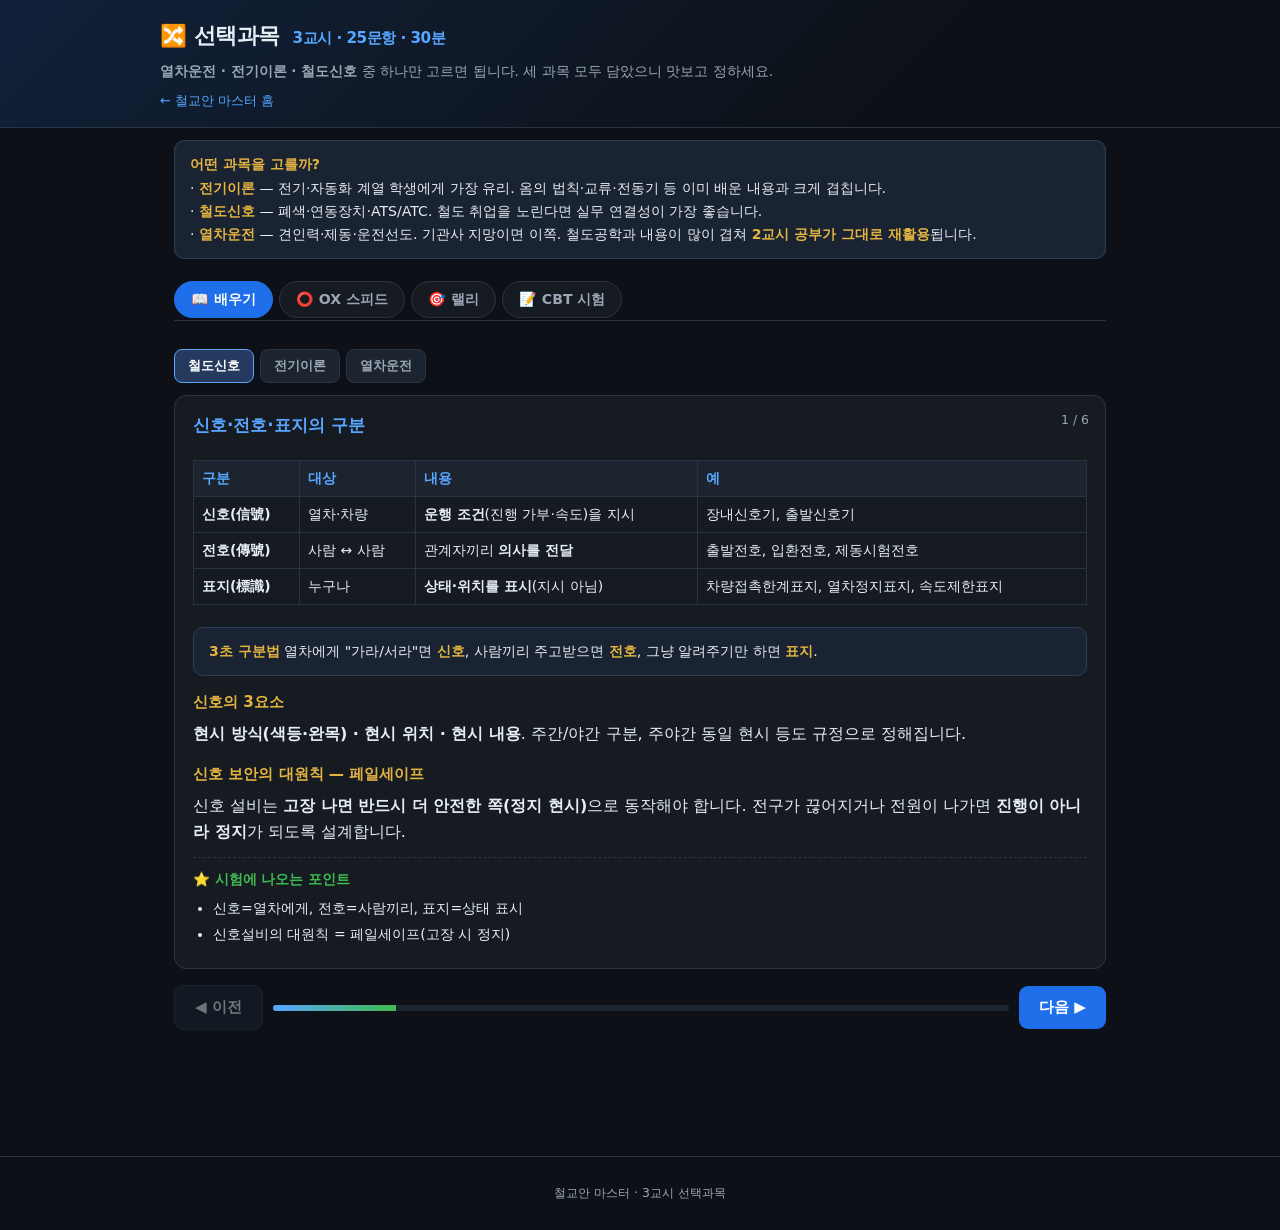
==== elective.html @ 6b665d36 "랭킹전(공용 계급) + 생기부 키워드 자동 생성 추가 (전 과목 공용) Co-Authored-By: Claude Opus 5 <noreply@anthropic.com> Claude" ====
<!DOCTYPE html>
<html lang="ko">
<head>
<meta charset="utf-8">
<meta name="viewport" content="width=device-width,initial-scale=1">
<title>선택과목 (열차운전·전기이론·철도신호) — 철교안 마스터</title>
<link rel="stylesheet" href="core.css">
<script src="https://hongyul67-cpu.github.io/links/collector.js" data-tool="철교안 - 선택과목"></script>
<script src="https://hongyul67-cpu.github.io/links/rank.js" data-tool="철도교통안전관리자"></script>
<script>
/* ── 철교안 마스터 — 랭킹전 + 생기부 키워드 ──
   · 랭킹: 같은 data-tool 을 쓰는 도구끼리 RP(랭크 포인트)가 하나로 쌓인다.
   · 생기부: 제출할 때 활동명·도전횟수·계급이 자동으로 얹혀 키워드·문장 초안이 만들어진다. */
(function(){
  var MODE_NAME = '철도교통안전관리자 — 선택과목';
  var TRY_KEY   = 'try_cgm';

  function bumpTry(m){
    var d={}; try{ d=JSON.parse(localStorage.getItem(TRY_KEY))||{}; }catch(e){}
    d[m]=(d[m]||0)+1;
    try{ localStorage.setItem(TRY_KEY, JSON.stringify(d)); }catch(e){}
    return d[m];
  }
  /* 도구마다 화면 구조가 달라, 계급은 화면 구석 배지로 공통 표시한다 */
  function paintBadge(){
    if(!window.Rank || !document.body) return;
    var el=document.getElementById('rk-badge');
    if(!el){
      el=document.createElement('div'); el.id='rk-badge';
      el.style.cssText='position:fixed;right:10px;bottom:10px;z-index:9998;'
        +'font-size:11.5px;opacity:.9;pointer-events:none';
      document.body.appendChild(el);
    }
    try{ el.innerHTML=Rank.badge(); }catch(e){}
  }

  window.RankKit = {
    mode: MODE_NAME,
    /* 채점이 끝난 지점에서 호출 — RP 정산 + 승급 연출 */
    award: function(pct, mode){
      if(mode) window.RankKit.lastMode = mode;
      if(!window.Rank) return null;
      var rk=null;
      try{ rk=Rank.award(pct, {mode: mode||MODE_NAME}); }catch(e){}
      paintBadge();
      if(rk && rk.tierUp && window.FX){
        try{ FX.banner({icon:rk.tierAfter.icon, title:rk.tierAfter.name+' 승급!',
                        sub:rk.after+' RP · '+rk.tierAfter.full, stars:3}); }catch(e){}
      }
      return rk;
    }
  };
  if(document.readyState==='loading') document.addEventListener('DOMContentLoaded', paintBadge);
  else paintBadge();


  /* 생기부 — 제출 payload 에 활동명·도전횟수·계급을 자동으로 붙인다 */
  var t=setInterval(function(){
    if(!window.ResultCollector) return;
    clearInterval(t);
    if(ResultCollector.__kit) return;
    ResultCollector.__kit=1;
    var orig=ResultCollector.open;
    ResultCollector.open=function(p){
      p=p||{};
      var m=p.mode||window.RankKit.lastMode||MODE_NAME;
      p.mode=m;
      if(p.retry===undefined) p.retry=bumpTry(m);
      if(p.tier===undefined && window.Rank){ try{ p.tier=Rank.get().tier.full; }catch(e){} }
      return orig.call(this,p);
    };
  }, 60);
})();
</script>
<script src="https://hongyul67-cpu.github.io/links/fx.js"></script>
<script>window.CLASSMODE={root:'.wrap',tabs:'nav.tabs button',options:'.opt, .oxbtns button',explain:'.why',correct:'.ok',wrong:'.ng',hide:'header.top p, .homelink, footer.ft'};</script>
<script src="https://hongyul67-cpu.github.io/links/class-mode.js"></script>
</head>
<body>

<header class="top"><div class="inner">
  <h1>🔀 선택과목 <span class="sub">3교시 · 25문항 · 30분</span></h1>
  <p><b>열차운전 · 전기이론 · 철도신호</b> 중 하나만 고르면 됩니다. 세 과목 모두 담았으니 맛보고 정하세요.</p>
  <a class="homelink" href="index.html">← 철교안 마스터 홈</a>
</div></header>

<div class="wrap">

<div class="notice">
  <b>어떤 과목을 고를까?</b><br>
  · <b>전기이론</b> — 전기·자동화 계열 학생에게 가장 유리. 옴의 법칙·교류·전동기 등 이미 배운 내용과 크게 겹칩니다.<br>
  · <b>철도신호</b> — 폐색·연동장치·ATS/ATC. 철도 취업을 노린다면 실무 연결성이 가장 좋습니다.<br>
  · <b>열차운전</b> — 견인력·제동·운전선도. 기관사 지망이면 이쪽. 철도공학과 내용이 많이 겹쳐 <b>2교시 공부가 그대로 재활용</b>됩니다.
</div>

<nav class="tabs">
  <button class="on" data-tab="p-learn">📖 배우기</button>
  <button data-tab="p-ox">⭕ OX 스피드</button>
  <button data-tab="p-rally">🎯 랠리</button>
  <button data-tab="p-exam">📝 CBT 시험</button>
</nav>

<section class="page on" id="p-learn">
  <div class="secpick" id="learnPick"></div>
  <div id="learnHost"></div>
</section>

<section class="page" id="p-ox">
  <div id="oxStart">
    <div class="card"><h3>⭕ OX 스피드</h3>
      <p>세 과목 문장이 섞여 나옵니다. 자기 선택과목만 보고 싶다면 랠리 탭을 쓰세요.</p>
      <div class="btnrow"><button class="btn go" id="oxGo">시작하기</button></div></div>
  </div>
  <div id="oxPlay" style="display:none">
    <div class="card oxwrap">
      <div class="stat"><span>진행 <b id="oxProg">0/0</b></span><span>정답 <b id="oxScore">0</b></span></div>
      <div class="oxq" id="oxQ"></div>
      <div class="oxbtns"><button class="o">O</button><button class="x">X</button></div>
      <div class="why" id="oxWhy" style="display:none"></div>
    </div>
  </div>
</section>

<section class="page" id="p-rally">
  <div id="rlSetup"><div class="card"><h3>🎯 과목별 랠리</h3>
    <p>본인이 고른 과목만 집중해서 푸세요.</p>
    <div class="secpick" id="rlPick"></div></div></div>
  <div id="rlPlay" style="display:none"></div>
</section>

<section class="page" id="p-exam">
  <div id="exSetup"><div class="card">
    <h3>📝 선택과목 모의 CBT</h3>
    <p>실제 3교시와 같이 <b>한 과목 25문항 / 30분</b>입니다. 응시할 과목을 고르세요.</p>
    <p class="muted">내 최고점: <b id="bestScore">-</b></p>
    <div class="btnrow">
      <button class="btn go" data-sub="철도신호">철도신호 25문항</button>
      <button class="btn go" data-sub="전기이론">전기이론 25문항</button>
      <button class="btn go" data-sub="열차운전">열차운전 25문항</button>
    </div>
    <div class="btnrow"><button class="btn ghost" id="exMix">세 과목 섞어서 25문항 (맛보기)</button></div>
  </div></div>
  <div id="exPlay" style="display:none"></div>
  <div id="exResult" style="display:none"></div>
</section>
</div>

<footer class="ft">철교안 마스터 · 3교시 선택과목</footer>

<script src="core.js"></script>
<script>
window.DATA = {
tool:'철교안 - 선택과목', key:'elective', title:'선택과목',

learn:[
/* ═══════ 철도신호 ═══════ */
{sec:'철도신호', title:'신호·전호·표지의 구분', body:`
<div class="scrollx"><table class="t">
<tr><th>구분</th><th>대상</th><th>내용</th><th>예</th></tr>
<tr><td><b>신호(信號)</b></td><td>열차·차량</td><td><b>운행 조건</b>(진행 가부·속도)을 지시</td><td>장내신호기, 출발신호기</td></tr>
<tr><td><b>전호(傳號)</b></td><td>사람 ↔ 사람</td><td>관계자끼리 <b>의사를 전달</b></td><td>출발전호, 입환전호, 제동시험전호</td></tr>
<tr><td><b>표지(標識)</b></td><td>누구나</td><td><b>상태·위치를 표시</b>(지시 아님)</td><td>차량접촉한계표지, 열차정지표지, 속도제한표지</td></tr>
</table></div>
<div class="notice"><b>3초 구분법</b> 열차에게 "가라/서라"면 <b>신호</b>, 사람끼리 주고받으면 <b>전호</b>, 그냥 알려주기만 하면 <b>표지</b>.</div>
<h4>신호의 3요소</h4>
<p><b>현시 방식(색등·완목) · 현시 위치 · 현시 내용</b>. 주간/야간 구분, 주야간 동일 현시 등도 규정으로 정해집니다.</p>
<h4>신호 보안의 대원칙 — 페일세이프</h4>
<p>신호 설비는 <b>고장 나면 반드시 더 안전한 쪽(정지 현시)</b>으로 동작해야 합니다. 전구가 끊어지거나 전원이 나가면 <b>진행이 아니라 정지</b>가 되도록 설계합니다.</p>`,
keys:['신호=열차에게, 전호=사람끼리, 표지=상태 표시','신호설비의 대원칙 = 페일세이프(고장 시 정지)']},

{sec:'철도신호', title:'신호기의 종류', body:`
<h4>상치신호기 — 고정 설치</h4>
<p><b>① 주신호기</b> — 자체 <b>방호구역</b>을 가진 신호기</p>
<ul>
<li><b>장내신호기</b>: 정거장으로 <b>진입</b> 가부 지시</li>
<li><b>출발신호기</b>: 정거장에서 <b>진출</b> 가부 지시</li>
<li><b>폐색신호기</b>: <b>폐색구간</b> 진입 가부 지시</li>
<li><b>엄호신호기</b>: 특히 방호가 필요한 지점(건널목·교차 등) 통과 가부 지시</li>
<li><b>유도신호기</b>: 장내신호기가 <b>정지</b>여도 유도할 필요가 있을 때 진입을 허용</li>
<li><b>입환신호기</b>: <b>입환</b> 차량에 대한 신호</li>
</ul>
<p><b>② 종속신호기</b> — 주신호기에 <b>딸려</b> 그 현시를 미리 알림</p>
<ul>
<li><b>원방신호기</b>: <b>장내신호기</b>에 종속. 앞의 장내가 정지인지 미리 알림</li>
<li><b>통과신호기</b>: <b>출발신호기</b>에 종속. 통과 가능 여부 표시</li>
<li><b>중계신호기</b>: 주신호기가 <b>잘 안 보일 때</b> 그 현시를 중계</li>
</ul>
<p><b>③ 신호부속기</b></p>
<ul>
<li><b>진로표시기</b>: 분기가 있을 때 <b>어느 방향으로 개통</b>됐는지 표시</li>
<li><b>진로개통표시기</b>: 차내신호폐색식 구간에서 진로 표시</li>
</ul>
<h4>임시신호기</h4>
<p>선로 보수 등으로 <b>일시적</b>으로 속도를 제한할 때: <b>서행예고신호기 → 서행신호기 → 서행해제신호기</b> 순서로 설치.</p>
<h4>절대신호기 vs 허용신호기</h4>
<ul>
<li><b>절대신호기</b>: 정지 현시면 <b>반드시 정차</b>한 뒤 관계자 승인을 받아야 진입 (장내·출발·입환신호기)</li>
<li><b>허용신호기</b>: 정지 현시라도 정차 후 <b>승인 없이</b> 제한속도 이하로 진입 가능 (자동폐색신호기)</li>
</ul>`,
keys:['주신호기 6종: 장내·출발·폐색·엄호·유도·입환','종속 3종: 원방(장내)·통과(출발)·중계','임시신호기 3종: 서행예고·서행·서행해제','절대신호기 vs 허용신호기']},

{sec:'철도신호', title:'신호 현시와 다현시', body:`
<h4>기본 5현시</h4>
<div class="scrollx"><table class="t">
<tr><th>현시</th><th>색</th><th>뜻</th></tr>
<tr><td><b>정지</b> (R)</td><td>적색</td><td>그 지점을 넘어 진행 금지</td></tr>
<tr><td><b>경계</b> (YY)</td><td>등황 2등</td><td>다음 신호가 정지일 수 있음 — <b>25km/h 이하</b></td></tr>
<tr><td><b>주의</b> (Y)</td><td>등황</td><td>다음 신호가 정지 — <b>45km/h 이하</b></td></tr>
<tr><td><b>감속</b> (YG)</td><td>등황+녹색</td><td>다음이 주의 — <b>65~105km/h 이하</b></td></tr>
<tr><td><b>진행</b> (G)</td><td>녹색</td><td>제한 없이 진행</td></tr>
</table></div>
<p class="muted">속도값은 선구·차종별로 다르게 정해지므로 "정지<경계<주의<감속<진행" <b>순서</b>를 기억하는 것이 중요합니다.</p>
<h4>현시 방식</h4>
<ul>
<li><b>2현시</b>: 정지-진행 (단순한 측선 등)</li>
<li><b>3현시</b>: 정지-주의-진행</li>
<li><b>4현시</b>: 정지-주의-감속-진행 (또는 정지-경계-주의-진행)</li>
<li><b>5현시</b>: 정지-경계-주의-감속-진행</li>
</ul>
<div class="notice"><b>왜 다현시로 가나?</b> 현시 단계가 많아질수록 <b>폐색구간을 짧게</b> 나눌 수 있어 <b>열차 간격이 좁아지고 선로용량이 늘어납니다</b>. 우리나라는 주로 4·5현시를 씁니다.</div>
<h4>완목식과 색등식</h4>
<p>과거에는 팔(완목)의 각도로 표시하는 <b>완목식</b>을 썼고, 지금은 <b>색등식</b>이 표준입니다. 색등식은 주야간 동일 현시가 가능합니다.</p>`,
keys:['현시 5단계 순서 정지<경계<주의<감속<진행','경계 25, 주의 45km/h 이하(대표값)','현시 수↑ → 폐색 짧게 → 선로용량↑']},

{sec:'철도신호', title:'폐색 — 열차 간격을 지키는 원리', body:`
<div class="quote"><b>폐색(閉塞)</b>: 선로를 여러 구간으로 나누어 <b>한 구간에 반드시 하나의 열차만</b> 있도록 하는 것. 철도 안전의 근본 원리입니다.</div>
<h4>간격 확보 방식</h4>
<ul>
<li><b>시간간격법</b>: 일정 시간 간격을 두고 출발 — 보안도 <b>매우 낮음</b>(비상시에만)</li>
<li><b>공간간격법</b>: 항상 일정한 <b>공간</b>을 확보 — 일반적인 폐색</li>
<li><b>고정폐색</b>: 지상에 폐색구간이 고정 / <b>이동폐색</b>: 열차 위치를 실시간 파악해 간격을 <b>가변</b>(무선 기반, 용량 최대)</li>
</ul>
<h4>상용폐색방식 (평상시)</h4>
<div class="scrollx"><table class="t">
<tr><th>방식</th><th>구분</th><th>원리</th></tr>
<tr><td><b>자동폐색식</b> (ABS)</td><td>자동</td><td><b>궤도회로</b>로 열차 유무를 감지해 신호기가 자동 현시. 가장 널리 쓰임</td></tr>
<tr><td><b>차내신호폐색식</b></td><td>자동</td><td>지상신호기 없이 <b>운전실에 지시속도</b>를 현시 (ATC/ATP 구간)</td></tr>
<tr><td><b>연동폐색식</b></td><td>수동</td><td>양 역의 <b>연동폐색장치</b>와 신호기를 연동시켜 취급. 통표 없음</td></tr>
<tr><td><b>통표폐색식</b></td><td>수동</td><td><b>단선</b>구간. 한 구간에 <b>통표(태블릿) 하나</b>만 꺼낼 수 있게 하여 1열차만 보장</td></tr>
</table></div>
<h4>대용폐색방식 (장치 고장·응급 시)</h4>
<ul>
<li><b>지령식</b>: CTC 구간에서 <b>관제사</b>가 열차 위치를 확인하고 직접 지시</li>
<li><b>통신식</b>: <b>복선</b> 운전 시 폐색 전용 전화로 상대 역과 확인</li>
<li><b>지도통신식</b>: <b>단선</b> 운전 시 통화 후 <b>지도표·지도권</b> 교부</li>
<li><b>지도식</b>: 지도표만으로 운전(극히 제한적)</li>
</ul>
<h4>폐색준용법 (최후 수단)</h4>
<ul>
<li><b>전령법</b>: 이미 열차가 있는 폐색구간에 <b>구원열차</b> 등이 들어가야 할 때, <b>전령자</b>를 태워 운전</li>
<li><b>격시법·시간법</b>: 통신이 모두 끊겼을 때 <b>시간 간격</b>만으로 운전 — 보안도 최저, 극저속</li>
</ul>
<div class="notice"><b>암기 뼈대</b> 상용(자동·차내·연동·통표) → 대용(지령·통신·지도통신·지도) → 준용(전령법·격시법). 단선 전용은 <b>통표폐색식·지도통신식·지도식</b>입니다.</div>`,
keys:['상용 4종 / 대용 4종 / 준용 2종','단선용: 통표폐색식·지도통신식·지도식','자동폐색식의 기반 = 궤도회로','이동폐색이 용량 최대']},

{sec:'철도신호', title:'궤도회로·연동장치·선로전환기', body:`
<h4>궤도회로 (Track Circuit)</h4>
<div class="quote"><b>정의</b>: 열차 등의 <b>궤도 점유 유무를 감지</b>하기 위해 전기적으로 구성한 회로</div>
<ul>
<li><b>원리</b>: 두 레일에 전원과 계전기를 연결해 놓고, 열차 차축이 두 레일을 <b>단락(短絡)</b>시키면 계전기가 <b>낙하</b> → "열차 있음"으로 판단</li>
<li><b>페일세이프</b>: 레일이 부러지거나 전원이 끊겨도 계전기가 낙하해 <b>점유(정지)</b>로 판단 → 안전측 동작</li>
<li>절연 구분을 위해 <b>절연이음매</b>를 두고, 전기철도 구간에서는 귀선전류가 흐르므로 <b>임피던스본드</b>로 신호전류와 귀선전류를 분리</li>
<li>종류: 직류궤도회로, <b>AF(가청주파수) 궤도회로</b>, 무절연 궤도회로 등</li>
</ul>
<h4>연동장치 (Interlocking)</h4>
<div class="quote"><b>정의</b>: 신호기·선로전환기·궤도회로 등의 제어·조작이 <b>일정한 순서에 따라 연쇄적으로 동작</b>하도록 하는 장치</div>
<p>서로 <b>양립할 수 없는 진로</b>가 동시에 열리지 않게 막습니다. 대표적인 <b>풀프루프</b> 설계.</p>
<ul>
<li><b>쇄정(鎖錠, Locking)</b>의 종류
  <ul>
  <li><b>철사쇄정</b>: 열차가 진입 중이면 진로를 바꾸지 못하게 잠금</li>
  <li><b>접근쇄정</b>: 열차가 신호기에 <b>접근</b>하면 진로 변경 금지</li>
  <li><b>보류쇄정</b>: 신호를 정지로 바꾼 뒤에도 일정 시간 잠금 유지</li>
  <li><b>진로쇄정 / 폐로쇄정 / 표시쇄정</b> 등</li>
  </ul></li>
<li>세대별: <b>기계연동장치 → 계전연동장치 → 전자연동장치</b>(현재 주류, 컴퓨터 기반)</li>
</ul>
<h4>선로전환기 (Point machine)</h4>
<ul>
<li>텅레일을 움직여 진로를 바꾸는 기기. <b>전기(전동) 전환기</b>가 표준</li>
<li><b>밀착검지</b>: 텅레일이 기본레일에 완전히 밀착됐는지 확인해야 신호를 현시(불완전하면 <b>할출·탈선</b>)</li>
<li><b>전기쇄정기</b>·<b>표시회로</b>로 상태를 연동장치에 보고</li>
</ul>
<h4>CTC (열차집중제어장치)</h4>
<p>여러 역의 신호·선로전환기를 <b>하나의 관제실에서 집중 제어</b>. 표시반으로 열차 위치를 감시하고, <b>ATC/ATO/TWC</b>와 결합해 자동화합니다. 철도안전법상 <b>철도교통관제</b>가 바로 이 업무입니다.</p>`,
keys:['궤도회로 = 차축 단락으로 점유 검지, 페일세이프','임피던스본드 = 신호전류/귀선전류 분리','연동장치 = 양립 불가 진로 동시 개통 방지','밀착검지 실패 시 신호 현시 불가']},

{sec:'철도신호', title:'ATS · ATC · ATO · ATP · CBTC', body:`
<div class="scrollx"><table class="t">
<tr><th>약어</th><th>이름</th><th>핵심 동작</th></tr>
<tr><td><b>ATS</b></td><td>열차자동정지장치</td><td><b>지상자</b>를 통과할 때 제한속도 초과면 <b>경보(약 5초)</b> → 확인 취급이 없으면 <b>비상제동</b>. 운전은 기관사가 <b>지상신호</b>를 보고 함</td></tr>
<tr><td><b>ATC</b></td><td>열차자동제어장치</td><td>선행열차 위치에 따른 <b>속도코드</b>를 궤도회로로 전송 → 차상에서 <b>자동 감속·정지</b>. <b>차내신호</b> 방식</td></tr>
<tr><td><b>ATP</b></td><td>열차자동방호장치</td><td>유럽식(ERTMS/ETCS L1). <b>발리스</b>로 신호·선로정보(구배·곡선)를 받아 <b>속도프로파일을 차상에서 연산</b>해 방호</td></tr>
<tr><td><b>ATO</b></td><td>열차자동운전장치</td><td>ATC/ATP가 준 허용속도 이하에서 <b>가속·타행·감속과 정위치 정차</b>를 자동 수행. 승무원은 출입문·감시 위주</td></tr>
<tr><td><b>ATS-P / CBTC</b></td><td>패턴형·무선기반</td><td>CBTC는 <b>무선통신</b>으로 열차 위치를 주고받아 <b>이동폐색</b> 실현 → 운전시격 최소화</td></tr>
</table></div>
<h4>계층으로 이해하기</h4>
<div class="quote"><b>ATP(방호) ⊃ ATO(운전) ⊃ ATS(감시)</b> 로 외우지 말고, <b>"막는 장치(ATS·ATC·ATP)"</b>와 <b>"대신 운전해 주는 장치(ATO)"</b>로 나눠 보세요. ATO는 반드시 ATC/ATP 같은 방호장치 위에서만 동작합니다.</div>
<h4>GoA (자동화 등급)</h4>
<p>GoA1(수동+ATP) → GoA2(반자동, ATO+기관사) → GoA3(무인운전+승무원) → <b>GoA4(완전 무인, UTO)</b>. 신분당선·우이신설선 등이 GoA4입니다.</p>
<h4>건널목 보안장치</h4>
<p>열차가 접근하면 <b>경보기·차단기</b>가 동작하고, 지장물이 있으면 <b>지장물 검지장치</b>가 특수신호발광기로 열차에 알립니다. 「건널목 개량촉진법」의 관리 대상이며, 철도안전법상 <b>영상기록장치 설치 대상</b>이기도 합니다.</p>`,
keys:['ATS=경보 후 비상제동(지상신호), ATC=속도코드 차내신호','ATP=발리스로 속도프로파일 연산','ATO는 방호장치 위에서만 동작','CBTC=무선 기반 이동폐색']},

/* ═══════ 전기이론 ═══════ */
{sec:'전기이론', title:'직류 회로의 기본', body:`
<h4>전기의 3요소</h4>
<ul>
<li><b>전압 V</b> [V] — 전기를 밀어내는 압력</li>
<li><b>전류 I</b> [A] — 1초 동안 흐른 전하량 <b>I = Q / t</b></li>
<li><b>저항 R</b> [Ω] — 흐름을 방해하는 정도</li>
</ul>
<div class="quote" style="text-align:center;font-size:1.05rem"><b>옴의 법칙 &nbsp; V = I R &nbsp;/&nbsp; I = V/R &nbsp;/&nbsp; R = V/I</b></div>
<h4>도체의 저항</h4>
<div class="quote" style="text-align:center"><b>R = ρ · L / A</b> &nbsp; (ρ: 고유저항, L: 길이, A: 단면적)</div>
<p>→ <b>길이에 비례, 단면적에 반비례</b>. 온도가 오르면 금속 도체의 저항은 <b>증가</b>합니다.</p>
<h4>직렬과 병렬</h4>
<div class="scrollx"><table class="t">
<tr><th></th><th>직렬</th><th>병렬</th></tr>
<tr><td>합성저항</td><td>R = R₁+R₂+…</td><td>1/R = 1/R₁+1/R₂+… <br>(2개면 <b>R₁R₂/(R₁+R₂)</b>)</td></tr>
<tr><td>전류</td><td><b>모두 같다</b></td><td>저항에 <b>반비례</b>해 나뉜다</td></tr>
<tr><td>전압</td><td>저항에 <b>비례</b>해 나뉜다</td><td><b>모두 같다</b></td></tr>
</table></div>
<h4>키르히호프의 법칙</h4>
<ul>
<li><b>제1법칙(전류·KCL)</b>: 한 접속점에 <b>들어온 전류의 합 = 나간 전류의 합</b></li>
<li><b>제2법칙(전압·KVL)</b>: 폐회로에서 <b>기전력의 합 = 전압강하의 합</b></li>
</ul>
<h4>전력과 전력량</h4>
<div class="quote" style="text-align:center"><b>P = VI = I²R = V²/R</b> [W] &nbsp;&nbsp; <b>W = Pt</b> [Wh]</div>
<p><b>줄의 법칙</b>: H = I²Rt [J] — 저항에서 발생하는 열량. 1kWh = 860kcal.</p>
<h4>예제</h4>
<div class="quote">10Ω과 15Ω을 병렬로 연결하고 30V를 걸었다.<br>
합성저항 = (10×15)/(10+15) = <b>6Ω</b> → 전체전류 = 30/6 = <b>5A</b> → 소비전력 = 30×5 = <b>150W</b></div>`,
keys:['R = ρL/A (길이 비례, 단면적 반비례)','병렬 2개: R₁R₂/(R₁+R₂)','P = VI = I²R = V²/R','KCL 전류합, KVL 전압합']},

{sec:'전기이론', title:'교류 회로', body:`
<h4>교류의 기본량</h4>
<ul>
<li><b>주파수 f</b> [Hz] = 1초당 반복 횟수, <b>주기 T = 1/f</b>. 우리나라 상용주파수 <b>60Hz</b></li>
<li><b>각주파수 ω = 2πf</b> [rad/s]</li>
<li><b>실효값</b> = 최댓값 ÷ √2 ≒ <b>최댓값 × 0.707</b> (교류 전압계·전류계가 가리키는 값)</li>
<li><b>평균값</b> = 최댓값 × 2/π ≒ 최댓값 × 0.637</li>
</ul>
<p class="muted">예) 실효값 220V의 최댓값 = 220 × √2 ≒ <b>311V</b></p>
<h4>R·L·C의 성질</h4>
<div class="scrollx"><table class="t">
<tr><th>소자</th><th>리액턴스</th><th>전압·전류 위상</th></tr>
<tr><td><b>저항 R</b></td><td>R</td><td><b>동상</b></td></tr>
<tr><td><b>인덕턴스 L</b></td><td>X<sub>L</sub> = ωL = 2πfL</td><td>전류가 전압보다 <b>90° 뒤짐(지상)</b></td></tr>
<tr><td><b>커패시턴스 C</b></td><td>X<sub>C</sub> = 1/ωC = 1/2πfC</td><td>전류가 전압보다 <b>90° 앞섬(진상)</b></td></tr>
</table></div>
<div class="quote" style="text-align:center"><b>임피던스 Z = √(R² + (X<sub>L</sub> − X<sub>C</sub>)²)</b> &nbsp;[Ω]</div>
<h4>역률과 전력</h4>
<ul>
<li><b>역률 cosθ = R / Z = 유효전력 / 피상전력</b></li>
<li><b>유효전력 P = VI·cosθ</b> [W] · <b>무효전력 Q = VI·sinθ</b> [Var] · <b>피상전력 S = VI</b> [VA]</li>
<li><b>역률 개선</b>: 유도성 부하(전동기)에 <b>진상 콘덴서</b>를 병렬 연결 → 전류 감소 → 전력손실·전압강하 감소</li>
</ul>
<h4>공진</h4>
<p>X<sub>L</sub> = X<sub>C</sub>일 때 <b>직렬공진</b> → 임피던스 <b>최소</b>, 전류 <b>최대</b>, 역률 1. 공진주파수 <b>f = 1 / (2π√(LC))</b></p>
<h4>3상 교류</h4>
<div class="scrollx"><table class="t">
<tr><th>결선</th><th>선간전압</th><th>선전류</th></tr>
<tr><td><b>Y(성형)</b></td><td>V<sub>ℓ</sub> = <b>√3</b> V<sub>p</sub></td><td>I<sub>ℓ</sub> = I<sub>p</sub></td></tr>
<tr><td><b>Δ(삼각)</b></td><td>V<sub>ℓ</sub> = V<sub>p</sub></td><td>I<sub>ℓ</sub> = <b>√3</b> I<sub>p</sub></td></tr>
</table></div>
<p><b>3상 전력 P = √3 · V<sub>ℓ</sub> · I<sub>ℓ</sub> · cosθ</b></p>`,
keys:['실효값 = 최댓값/√2','X_L=2πfL, X_C=1/2πfC','L은 전류 지상, C는 전류 진상','Y: V선=√3V상 / Δ: I선=√3I상','3상 P = √3 V I cosθ']},

{sec:'전기이론', title:'전자기와 기기', body:`
<h4>자기의 기초</h4>
<ul>
<li><b>플레밍 왼손법칙</b>: <b>전동기</b> — 엄지(힘 F)·검지(자속 B)·중지(전류 I)</li>
<li><b>플레밍 오른손법칙</b>: <b>발전기</b> — 유도기전력의 방향</li>
<li><b>패러데이 법칙</b>: 유도기전력 <b>e = −N (dΦ/dt)</b> — 자속 변화가 클수록 큰 기전력</li>
<li><b>렌츠의 법칙</b>: 유도전류는 <b>자속 변화를 방해하는</b> 방향으로 흐른다 (식의 마이너스 부호)</li>
</ul>
<h4>인덕턴스와 콘덴서</h4>
<ul>
<li>코일에 저장되는 에너지 <b>W = ½ L I²</b> [J]</li>
<li>콘덴서에 저장되는 에너지 <b>W = ½ C V²</b> [J]</li>
<li>콘덴서 합성: <b>병렬은 합, 직렬은 역수의 합</b> (저항과 반대!)</li>
</ul>
<h4>변압기</h4>
<div class="quote" style="text-align:center"><b>V₁/V₂ = N₁/N₂ = I₂/I₁ = a</b> (권수비)</div>
<p>전압은 권수에 <b>비례</b>, 전류는 권수에 <b>반비례</b>. 손실은 <b>무부하손(철손: 히스테리시스+와류)</b>과 <b>부하손(동손 = I²R)</b>으로 나뉘며, <b>철손 = 동손</b>일 때 효율이 최대입니다.</p>
<h4>전동기</h4>
<ul>
<li><b>직류직권전동기</b>: <b>기동토크가 매우 커서</b> 전통적으로 전기기관차·전동차에 사용. 다만 무부하 시 위험속도</li>
<li><b>3상 유도전동기</b>: 구조가 튼튼하고 보수가 쉬움.
  <ul>
  <li>동기속도 <b>N<sub>s</sub> = 120 f / P</b> [rpm] (P: 극수)</li>
  <li><b>슬립 s = (N<sub>s</sub> − N) / N<sub>s</sub></b> — 회전자는 항상 동기속도보다 조금 느림</li>
  </ul></li>
<li><b>VVVF 인버터</b>: 전압(V)과 주파수(F)를 함께 가변해 유도전동기의 속도를 제어. <b>현대 전동차의 표준</b>이며 <b>회생제동</b>이 쉬워 에너지 절약에 유리합니다</li>
</ul>
<h4>정류</h4>
<p>교류를 직류로 바꾸는 것. <b>다이오드(정류) → 평활 콘덴서 → 인버터(가변 교류)</b> 순으로 구성한 것이 전동차 주회로의 기본 구조입니다.</p>`,
keys:['왼손=전동기, 오른손=발전기','변압기 V∝N, I∝1/N, 철손=동손에서 최대효율','Ns = 120f/P, 슬립 s = (Ns−N)/Ns','VVVF = 전압·주파수 가변, 회생제동 유리']},

/* ═══════ 열차운전 ═══════ */
{sec:'열차운전', title:'열차와 운전의 기본 용어', body:`
<h4>기본 용어</h4>
<ul>
<li><b>열차</b>: 정거장 밖의 선로를 운행할 목적으로 <b>조성된 차량</b> (열차번호 부여)</li>
<li><b>차량</b>: 열차의 일부가 되지 않은 개개의 철도차량</li>
<li><b>조성(組成)</b>: 철도차량을 <b>연결하거나 분리</b>하는 작업</li>
<li><b>입환(入換)</b>: 차량을 <b>연결·분리·이동</b>시키는 작업</li>
<li><b>구내운전</b>: 정거장 구내에서 신호에 따라 운전하는 것</li>
<li><b>퇴행(退行)</b>: 열차가 <b>후진</b>하는 것 — 원칙 금지, 관제 지시 시에만 가능</li>
<li><b>운전시격</b>: 선행열차와 후속열차 사이의 <b>배차 시간 간격</b>. 최솟값이 <b>최소운전시격</b></li>
</ul>
<h4>열차의 종류</h4>
<p>여객열차 / 화물열차 / <b>공사열차</b>(공사용) / <b>구원열차</b>(사고 시 구조) / <b>회송열차</b>(영업 없이 이동) / <b>단행열차</b>(기관차만) / <b>시험운전열차</b></p>
<h4>운전 관련 준수사항 (철도안전법 시행규칙 제76조의4)</h4>
<ol>
<li>출발 전 확인 — 차량정비기지 출발 시 <b>운전제어장치·제동장치·계기판</b> 기능 이상 유무 확인, 역 출발 시 <b>여객 승하차</b> 확인</li>
<li>철도<b>신호에 따라</b> 운행</li>
<li>운행 중 <b>휴대전화 등 전자기기 사용 금지</b>(비상상황 등 예외)</li>
<li>구간별 <b>제한속도</b> 준수</li>
<li><b>열차 후진 금지</b>(관제 지시 시 예외)</li>
<li><b>정거장 외 정차 금지</b>(정지신호 준수 등은 예외)</li>
<li>운행구간 이상 발견 시 <b>관제업무종사자에게 즉시 보고</b></li>
</ol>
<div class="notice">선택과목 "열차운전"에서도 <b>철도안전법 시행규칙의 준수사항</b>이 그대로 출제됩니다. 1교시 공부가 그대로 점수가 됩니다.</div>`,
keys:['조성=연결·분리, 입환=이동 포함','퇴행(후진)은 원칙 금지','운전 중 휴대전화 사용 금지','이상 발견 시 관제에 즉시 보고']},

{sec:'열차운전', title:'견인력·저항·균형속도', body:`
<h4>견인력의 3단계</h4>
<ul>
<li><b>지시견인력</b>: 실린더·전동기가 내는 이론상의 힘</li>
<li><b>동륜주견인력</b>: 동륜 답면에 나타나는 실제 힘</li>
<li><b>인장봉견인력</b>: 견인할 수 있는 힘 = 동륜주견인력 − <b>기관차 자신의 저항</b></li>
</ul>
<h4>점착력이 상한</h4>
<div class="quote" style="text-align:center"><b>점착력 F = μ × W<sub>d</sub></b> (μ: 점착계수, W<sub>d</sub>: 동륜상 중량)</div>
<p>아무리 강력한 전동기를 달아도 <b>점착력을 넘는 견인력은 낼 수 없습니다</b>(넘으면 공전). 그래서 기관차는 무겁게 만들고, 살사장치로 μ를 보완합니다.</p>
<h4>열차저항</h4>
<div class="scrollx"><table class="t">
<tr><th>종류</th><th>계산·특징</th></tr>
<tr><td><b>출발저항</b></td><td>정지 → 기동 시. 유막이 없어 가장 큼(수 kg/ton)</td></tr>
<tr><td><b>주행저항</b></td><td>R = a + bV + cV² (c항이 <b>공기저항</b>)</td></tr>
<tr><td><b>구배저항</b></td><td><b>1‰당 1 kg/ton</b>, 속도 무관</td></tr>
<tr><td><b>곡선저항</b></td><td>≒ <b>700 / R</b> [kg/ton]</td></tr>
<tr><td><b>가속도저항</b></td><td>질량 × 가속도 (관성분 포함)</td></tr>
<tr><td><b>터널저항</b></td><td>터널 내 공기저항 증가분</td></tr>
</table></div>
<div class="quote"><b>동륜주견인력 = 주행저항 + 구배저항 + 곡선저항 + 가속도저항</b></div>
<h4>균형속도</h4>
<p>견인력과 열차저항이 <b>같아져 가속도가 0</b>이 되는 속도. 그 구배에서 낼 수 있는 최대 속도이며, <b>제한구배</b>(운전 가능한 최대 구배) 산정의 근거가 됩니다.</p>
<h4>계산 예</h4>
<div class="quote">1,000톤 열차가 5‰ 상구배, 반경 500m 곡선을 주행저항 3kg/ton으로 달릴 때 필요한 견인력은?<br>
주행 3 + 구배 5 + 곡선 700/500=1.4 → 합계 <b>9.4 kg/ton</b> × 1,000톤 = <b>9,400 kg</b></div>`,
keys:['인장봉견인력 = 동륜주견인력 − 기관차 저항','점착력 = μ × 동륜상 중량 (견인력 상한)','구배저항 1‰=1kg/ton, 곡선저항 700/R','균형속도 = 견인력과 저항이 같아지는 속도']},

{sec:'열차운전', title:'제동과 운전선도', body:`
<h4>제동의 종류</h4>
<ul>
<li><b>상용제동</b>: 평상시 정차·감속용, 단계적 조작</li>
<li><b>비상제동</b>: 관 압력을 급격히 배출해 <b>최대 제동력</b></li>
<li><b>발전제동</b>: 주전동기를 발전기로 써서 저항기에서 열로 소비</li>
<li><b>회생제동</b>: 발생 전력을 <b>전차선으로 되돌림</b> → 에너지 절약(VVVF 차량의 큰 장점)</li>
<li><b>주차(수용)제동</b>: 정차 중 구름 방지</li>
</ul>
<h4>제동거리</h4>
<div class="quote" style="text-align:center"><b>제동거리 = 공주거리 + 실제동거리</b></div>
<ul>
<li><b>공주거리</b> = 공주시간 × 속도 — 제동 취급 후 실제로 제동력이 나오기까지 그대로 달린 거리</li>
<li>공주거리는 <b>속도에 비례</b>, 실제동거리는 대략 <b>속도의 제곱에 비례</b><br>
→ 속도가 2배가 되면 제동거리는 <b>4배 가까이</b> 늘어납니다</li>
</ul>
<p class="muted">계산 팁: V[km/h]를 m/s로 바꿀 때 <b>÷3.6</b>. 예) 72km/h = 20m/s, 공주시간 3초면 공주거리 60m.</p>
<h4>제동률·제동배율</h4>
<ul>
<li><b>제동률</b> = 제륜자 압력의 합 ÷ 차량 중량 — 클수록 제동력이 강함</li>
<li><b>제동배율</b> = 제륜자 압력 ÷ 실린더 압력 (지렛대 비)</li>
</ul>
<h4>운전선도 (Run Curve)</h4>
<p>거리(또는 시간)를 가로축으로 <b>속도·시간·전류</b>의 변화를 그린 그래프. <b>역행(力行) → 타행(惰行) → 제동</b>의 3구간으로 이루어집니다.</p>
<ul>
<li><b>역행</b>: 동력을 넣어 가속</li>
<li><b>타행</b>: 동력을 끊고 관성 주행 — <b>에너지 절약의 핵심</b></li>
<li><b>제동</b>: 감속·정차</li>
</ul>
<p>운전선도는 <b>운전시분 산정, 소비전력 계산, 열차다이어그램 작성</b>의 기초 자료가 됩니다.</p>
<h4>속도의 종류 복습</h4>
<p><b>최고속도 &gt; 균형속도 · 평균속도(주행시간 기준) &gt; 표정속도(정차시간 포함)</b><br>
표정속도를 올리려면 <b>정차역을 줄이거나</b>, <b>가감속 성능을 높이거나</b>(동력분산식), <b>정차시분을 줄여야</b> 합니다.</p>`,
keys:['제동거리 = 공주거리 + 실제동거리','실제동거리는 속도의 제곱에 비례','운전선도 3구간: 역행-타행-제동','표정속도는 정차시간 포함']}
],

ox:[
/* 철도신호 */
{q:'장내신호기는 열차가 정거장에 진입할 수 있는지를 지시하는 신호기이다.',a:true,why:'출발신호기는 정거장 밖으로 나가는 것을 지시합니다.'},
{q:'원방신호기는 출발신호기에 종속된다.',a:false,why:'원방신호기는 <b>장내신호기</b>에, 통과신호기가 <b>출발신호기</b>에 종속됩니다.'},
{q:'중계신호기는 주신호기의 현시를 중계하는 종속신호기이다.',a:true,why:'주신호기가 잘 보이지 않을 때 설치합니다.'},
{q:'신호기가 고장 나면 진행 신호가 현시되도록 설계한다.',a:false,why:'페일세이프 원칙에 따라 <b>정지</b>가 현시되어야 합니다.'},
{q:'신호 현시의 순서는 정지 - 경계 - 주의 - 감속 - 진행 이다.',a:true,why:'제한이 강한 쪽에서 약한 쪽 순입니다.'},
{q:'통표폐색식은 복선구간에서 사용하는 상용폐색방식이다.',a:false,why:'통표폐색식은 <b>단선</b>구간용입니다.'},
{q:'자동폐색식은 궤도회로를 이용하여 열차 유무를 자동으로 검지한다.',a:true,why:'사람의 개입 없이 신호기가 자동 현시됩니다.'},
{q:'지도통신식은 복선 운전 시 사용하는 대용폐색방식이다.',a:false,why:'지도통신식은 <b>단선</b> 운전용이고, 복선 운전용은 <b>통신식</b>입니다.'},
{q:'전령법은 폐색준용법에 해당한다.',a:true,why:'이미 열차가 있는 구간에 구원열차 등이 들어갈 때 씁니다.'},
{q:'궤도회로는 열차 차축이 두 레일을 단락시키는 것을 이용해 점유를 검지한다.',a:true,why:'레일 절손이나 전원 단절 시에도 점유로 판단되어 안전측으로 동작합니다.'},
{q:'임피던스본드는 신호전류와 귀선전류를 분리하기 위해 사용한다.',a:true,why:'전기철도 구간의 궤도회로에 필수입니다.'},
{q:'연동장치는 서로 양립할 수 없는 진로가 동시에 열리는 것을 방지한다.',a:true,why:'대표적인 풀프루프 설계입니다.'},
{q:'ATS는 차내신호방식으로 지상신호기가 필요 없다.',a:false,why:'ATS는 기관사가 <b>지상신호</b>를 보고 운전하며, 초과 시 경보 후 비상제동이 걸립니다. 차내신호는 ATC입니다.'},
{q:'ATO는 ATC나 ATP 같은 방호장치 없이 단독으로 동작할 수 있다.',a:false,why:'ATO는 방호장치가 제공하는 허용속도 아래에서만 동작합니다.'},
{q:'CBTC는 무선통신을 이용해 이동폐색을 구현한다.',a:true,why:'운전시격을 크게 줄일 수 있습니다.'},
{q:'절대신호기는 정지 현시일 때 정차 후 승인 없이 제한속도로 진입할 수 있다.',a:false,why:'그것은 <b>허용신호기</b>입니다. 절대신호기는 반드시 관계자의 승인을 받아야 합니다.'},
/* 전기이론 */
{q:'도체의 저항은 길이에 비례하고 단면적에 반비례한다.',a:true,why:'R = ρL/A.'},
{q:'저항 10Ω과 15Ω을 병렬로 연결하면 합성저항은 25Ω이다.',a:false,why:'병렬은 (10×15)/(10+15) = <b>6Ω</b>입니다. 25Ω은 직렬입니다.'},
{q:'키르히호프 제1법칙은 접속점에 들어온 전류의 합과 나간 전류의 합이 같다는 것이다.',a:true,why:'전류법칙(KCL)입니다.'},
{q:'교류의 실효값은 최댓값을 √2로 나눈 값이다.',a:true,why:'약 0.707배입니다.'},
{q:'인덕턴스 회로에서는 전류가 전압보다 90도 앞선다.',a:false,why:'인덕턴스는 전류가 <b>뒤집니다(지상)</b>. 앞서는 것은 커패시턴스입니다.'},
{q:'유도성 리액턴스는 주파수에 비례한다.',a:true,why:'X_L = 2πfL. 반면 X_C = 1/2πfC로 반비례합니다.'},
{q:'역률 개선을 위해 유도성 부하에 진상 콘덴서를 병렬로 설치한다.',a:true,why:'전류가 줄어 손실과 전압강하가 감소합니다.'},
{q:'Y결선에서 선간전압은 상전압의 √3배이다.',a:true,why:'Δ결선은 선전류가 상전류의 √3배입니다.'},
{q:'변압기에서 전압은 권수에 반비례한다.',a:false,why:'전압은 권수에 <b>비례</b>하고 전류가 반비례합니다.'},
{q:'플레밍의 왼손법칙은 발전기의 원리를 설명한다.',a:false,why:'왼손은 <b>전동기</b>, 오른손이 발전기입니다.'},
{q:'3상 유도전동기의 동기속도는 Ns = 120f/P 로 구한다.',a:true,why:'P는 극수입니다.'},
{q:'VVVF 인버터 제어는 전압과 주파수를 함께 가변하여 유도전동기 속도를 제어한다.',a:true,why:'회생제동이 용이해 현대 전동차의 표준입니다.'},
{q:'콘덴서를 병렬로 연결하면 합성 정전용량은 각 용량의 합이다.',a:true,why:'저항과 반대입니다(직렬이 역수의 합).'},
/* 열차운전 */
{q:'입환이란 차량을 연결·분리·이동시키는 작업을 말한다.',a:true,why:'조성은 연결·분리 작업을 가리킵니다.'},
{q:'열차의 후진(퇴행)은 기관사 판단으로 자유롭게 할 수 있다.',a:false,why:'원칙적으로 금지이며 <b>관제업무종사자의 지시</b>가 있을 때만 가능합니다.'},
{q:'인장봉견인력은 동륜주견인력에서 기관차 자신의 저항을 뺀 값이다.',a:true,why:'실제로 객·화차를 끌 수 있는 힘입니다.'},
{q:'점착력은 점착계수와 동륜상 중량의 곱으로 구한다.',a:true,why:'견인력과 제동력의 상한을 결정합니다.'},
{q:'출발저항은 주행저항보다 작다.',a:false,why:'유막이 형성되지 않아 <b>출발저항이 가장 큽니다</b>.'},
{q:'회생제동은 제동 시 발생한 전력을 전차선으로 되돌린다.',a:true,why:'발전제동은 저항기에서 열로 버립니다.'},
{q:'실제동거리는 속도에 정비례한다.',a:false,why:'실제동거리는 대략 <b>속도의 제곱</b>에 비례합니다. 속도에 비례하는 것은 공주거리입니다.'},
{q:'운전선도는 역행·타행·제동의 세 구간으로 구성된다.',a:true,why:'타행 구간을 늘리는 것이 에너지 절약의 핵심입니다.'},
{q:'표정속도를 높이려면 정차역을 줄이거나 가감속 성능을 높여야 한다.',a:true,why:'표정속도는 정차시간을 포함하기 때문입니다.'}
],

quiz:[
/* ── 철도신호 25+ ── */
{tag:'철도신호',q:'열차에 대하여 운행 조건을 지시하는 것은?',c:['신호','전호','표지','전령'],a:0,why:'사람끼리 의사를 전달하면 전호, 상태·위치를 표시하면 표지입니다.'},
{tag:'철도신호',q:'주신호기에 해당하지 않는 것은?',c:['장내신호기','출발신호기','원방신호기','입환신호기'],a:2,why:'원방신호기는 장내신호기에 딸린 <b>종속신호기</b>입니다.'},
{tag:'철도신호',q:'출발신호기에 종속되어 통과 가능 여부를 표시하는 신호기는?',c:['원방신호기','통과신호기','중계신호기','유도신호기'],a:1,why:'원방신호기는 장내신호기에 종속됩니다.'},
{tag:'철도신호',q:'장내신호기가 정지를 현시한 상태에서도 열차를 유도할 필요가 있을 때 사용하는 신호기는?',c:['유도신호기','엄호신호기','입환신호기','폐색신호기'],a:0,why:'유도신호기는 주신호기의 하나입니다.'},
{tag:'철도신호',q:'임시신호기에 해당하지 않는 것은?',c:['서행예고신호기','서행신호기','서행해제신호기','중계신호기'],a:3,why:'중계신호기는 상치신호기 중 종속신호기입니다.'},
{tag:'철도신호',q:'신호 현시를 제한이 강한 순서대로 바르게 나열한 것은?',c:['정지 - 주의 - 경계 - 감속 - 진행','정지 - 경계 - 주의 - 감속 - 진행','정지 - 감속 - 주의 - 경계 - 진행','정지 - 경계 - 감속 - 주의 - 진행'],a:1,why:'경계(약 25km/h)가 주의(약 45km/h)보다 더 강한 제한입니다.'},
{tag:'철도신호',q:'신호 현시 단계를 늘리는(다현시화) 가장 큰 목적은?',c:['건설비 절감','폐색구간을 짧게 나누어 선로용량을 늘리기 위해','신호기 수를 줄이기 위해','기관사 교육을 줄이기 위해'],a:1,why:'현시 단계가 많을수록 열차 간격을 좁힐 수 있습니다.'},
{tag:'철도신호',q:'정지 현시일 때 정차 후 승인 없이 제한속도 이하로 진입할 수 있는 신호기는?',c:['절대신호기','허용신호기','장내신호기','입환신호기'],a:1,why:'자동폐색신호기가 대표적인 허용신호기입니다.'},
{tag:'철도신호',q:'폐색의 정의로 옳은 것은?',c:['한 구간에 여러 열차를 넣어 용량을 늘리는 것','선로를 구간으로 나누어 한 구간에 하나의 열차만 있도록 하는 것','열차의 속도를 제한하는 것','신호기를 설치하는 것'],a:1,why:'철도 안전의 근본 원리입니다.'},
{tag:'철도신호',q:'상용폐색방식에 해당하지 않는 것은?',c:['자동폐색식','차내신호폐색식','연동폐색식','지도통신식'],a:3,why:'지도통신식은 <b>대용</b>폐색방식입니다.'},
{tag:'철도신호',q:'단선구간에서 사용하며 한 구간에 통표 하나만 존재하도록 보장하는 폐색방식은?',c:['자동폐색식','통표폐색식','연동폐색식','차내신호폐색식'],a:1,why:'물리적 토큰으로 1열차만 보장합니다.'},
{tag:'철도신호',q:'CTC 구간에서 관제사가 열차 위치를 확인하고 직접 지시하는 대용폐색방식은?',c:['지령식','통신식','지도식','전령법'],a:0,why:'전령법은 폐색준용법입니다.'},
{tag:'철도신호',q:'이미 열차가 점유한 폐색구간에 구원열차 등을 진입시킬 때 사용하는 것은?',c:['전령법','격시법','지도식','통신식'],a:0,why:'전령자를 태워 운전하는 폐색준용법입니다.'},
{tag:'철도신호',q:'궤도회로의 동작 원리로 옳은 것은?',c:['열차 무게로 스위치가 눌린다','차축이 두 레일을 단락시켜 계전기가 낙하한다','적외선으로 열차를 감지한다','기관사가 무선으로 보고한다'],a:1,why:'레일 절손이나 전원 단절 시에도 점유로 판단되는 페일세이프 구조입니다.'},
{tag:'철도신호',q:'전기철도 구간의 궤도회로에서 신호전류와 귀선전류를 분리하기 위해 사용하는 것은?',c:['절연이음매','임피던스본드','발리스','지상자'],a:1,why:'주행 레일이 귀선으로 쓰이기 때문에 필요합니다.'},
{tag:'철도신호',q:'연동장치의 기능으로 가장 옳은 것은?',c:['열차의 속도를 자동으로 제어한다','서로 양립할 수 없는 진로가 동시에 열리지 않게 한다','열차의 위치를 무선으로 전송한다','전차선에 전기를 공급한다'],a:1,why:'신호기·선로전환기·궤도회로를 연쇄적으로 동작시킵니다.'},
{tag:'철도신호',q:'열차가 신호기에 접근하고 있을 때 진로 변경을 금지하는 쇄정은?',c:['접근쇄정','보류쇄정','철사쇄정','표시쇄정'],a:0,why:'철사쇄정은 열차가 진입 중일 때, 보류쇄정은 신호를 정지로 바꾼 뒤 일정 시간 유지하는 것입니다.'},
{tag:'철도신호',q:'선로전환기에서 텅레일이 기본레일에 완전히 붙었는지 확인하는 기능은?',c:['밀착검지','진로표시','쇄정해정','중계'],a:0,why:'밀착이 확인되지 않으면 신호를 현시할 수 없습니다.'},
{tag:'철도신호',q:'ATS에 대한 설명으로 옳은 것은?',c:['속도코드를 궤도회로로 전송하여 차내에 현시한다','지상자 통과 시 제한속도 초과면 경보 후 비상제동이 체결된다','열차를 자동으로 운전한다','무선으로 이동폐색을 구현한다'],a:1,why:'①은 ATC, ③은 ATO, ④는 CBTC입니다.'},
{tag:'철도신호',q:'선행열차 위치에 따라 속도코드를 궤도회로로 보내 차내신호로 현시하는 장치는?',c:['ATS','ATC','ATO','CTC'],a:1,why:'ATC는 차내신호폐색식의 기반이 됩니다.'},
{tag:'철도신호',q:'발리스를 통해 신호·선로정보를 받아 차상에서 속도프로파일을 연산하는 유럽식 방호장치는?',c:['ATS','ATP','ATO','TWC'],a:1,why:'ERTMS/ETCS Level 1 방식입니다.'},
{tag:'철도신호',q:'ATO에 대한 설명으로 옳은 것은?',c:['방호장치 없이 단독으로 열차를 방호한다','허용속도 이하에서 가속·타행·감속과 정위치 정차를 자동 수행한다','지상신호기를 대체하는 표지이다','선로전환기를 조작하는 장치이다'],a:1,why:'ATO는 반드시 ATC/ATP 위에서 동작합니다.'},
{tag:'철도신호',q:'여러 역의 신호와 선로전환기를 한 곳에서 집중 제어하는 장치는?',c:['CTC','CBTC','ATO','TTC'],a:0,why:'철도안전법상 철도교통관제 업무의 기반 설비입니다.'},
{tag:'철도신호',q:'무선통신으로 열차 위치를 주고받아 이동폐색을 구현하는 방식은?',c:['ABS','CBTC','ATS-S','통표폐색식'],a:1,why:'고정폐색보다 운전시격을 크게 줄일 수 있습니다.'},
{tag:'철도신호',q:'분기가 있는 신호기에서 개통 방향을 표시하는 신호부속기는?',c:['진로표시기','중계신호기','서행신호기','입환표지'],a:0,why:'차내신호폐색식 구간에서는 진로개통표시기를 씁니다.'},
{tag:'철도신호',q:'신호보안설비의 대원칙인 페일세이프에 부합하는 설계는?',c:['전원이 끊기면 진행 신호가 현시된다','전구가 끊어지면 신호기가 소등되어 통과할 수 있다','고장이 발생하면 정지 신호가 현시된다','고장 시 기관사 판단에 맡긴다'],a:2,why:'항상 더 안전한 쪽으로 동작해야 합니다.'},

/* ── 전기이론 25+ ── */
{tag:'전기이론',q:'저항 R = ρL/A 에 대한 설명으로 옳은 것은?',c:['길이에 반비례, 단면적에 비례','길이에 비례, 단면적에 반비례','길이·단면적 모두에 비례','길이·단면적과 무관'],a:1,why:'같은 재료라면 굵고 짧을수록 저항이 작습니다.'},
{tag:'전기이론',q:'20Ω과 30Ω을 병렬로 연결했을 때 합성저항은?',c:['10Ω','12Ω','25Ω','50Ω'],a:1,why:'(20×30)/(20+30) = 600/50 = 12Ω.'},
{tag:'전기이론',q:'저항 6Ω에 12V를 인가했을 때 소비전력은?',c:['2W','12W','24W','72W'],a:2,why:'P = V²/R = 144/6 = 24W.'},
{tag:'전기이론',q:'키르히호프 제2법칙(전압법칙)의 내용으로 옳은 것은?',c:['접속점에 유입·유출하는 전류의 합이 같다','폐회로에서 기전력의 합과 전압강하의 합이 같다','전압은 전류에 비례한다','전력은 전압과 전류의 곱이다'],a:1,why:'①은 제1법칙(전류법칙)입니다.'},
{tag:'전기이론',q:'교류 최댓값이 141V일 때 실효값은 약 얼마인가?',c:['70V','100V','141V','200V'],a:1,why:'실효값 = 최댓값/√2 = 141/1.414 ≒ 100V.'},
{tag:'전기이론',q:'유도성 리액턴스 X_L에 대한 설명으로 옳은 것은?',c:['X_L = 2πfL 이며 주파수에 비례','X_L = 1/2πfL 이며 주파수에 반비례','주파수와 무관','인덕턴스와 무관'],a:0,why:'용량성 리액턴스 X_C = 1/2πfC는 주파수에 반비례합니다.'},
{tag:'전기이론',q:'R = 8Ω, X_L = 6Ω인 직렬회로의 임피던스는?',c:['2Ω','10Ω','14Ω','48Ω'],a:1,why:'Z = √(8²+6²) = √100 = 10Ω.'},
{tag:'전기이론',q:'앞 문제 회로의 역률은?',c:['0.6','0.8','1.0','1.25'],a:1,why:'cosθ = R/Z = 8/10 = 0.8.'},
{tag:'전기이론',q:'커패시턴스만의 회로에서 전류와 전압의 위상 관계는?',c:['전류가 전압보다 90도 뒤진다','전류가 전압보다 90도 앞선다','동상이다','180도 반대이다'],a:1,why:'인덕턴스는 반대로 전류가 90도 뒤집니다.'},
{tag:'전기이론',q:'직렬공진 시 회로의 상태로 옳은 것은?',c:['임피던스 최대, 전류 최소','임피던스 최소, 전류 최대','역률 0','전류가 흐르지 않는다'],a:1,why:'X_L = X_C가 되어 Z = R만 남고 역률은 1이 됩니다.'},
{tag:'전기이론',q:'역률을 개선하기 위한 일반적인 방법은?',c:['유도성 부하에 진상 콘덴서를 병렬 연결','저항을 직렬로 추가','주파수를 낮춤','전압을 낮춤'],a:0,why:'전류가 감소해 전력손실과 전압강하가 줄어듭니다.'},
{tag:'전기이론',q:'Y결선에서 선간전압과 상전압의 관계는?',c:['선간전압 = 상전압','선간전압 = √3 × 상전압','선간전압 = 3 × 상전압','선간전압 = 상전압 / √3'],a:1,why:'Δ결선은 선전류 = √3 × 상전류입니다.'},
{tag:'전기이론',q:'3상 전력의 계산식으로 옳은 것은?',c:['P = V I cosθ','P = √3 V I cosθ','P = 3 V I','P = V I sinθ'],a:1,why:'선간전압과 선전류를 사용할 때의 식입니다.'},
{tag:'전기이론',q:'플레밍의 왼손법칙이 설명하는 것은?',c:['발전기의 원리','전동기의 원리','변압기의 원리','정류기의 원리'],a:1,why:'오른손법칙이 발전기(유도기전력의 방향)입니다.'},
{tag:'전기이론',q:'"유도전류는 자속의 변화를 방해하는 방향으로 흐른다"는 법칙은?',c:['패러데이의 법칙','렌츠의 법칙','앙페르의 법칙','줄의 법칙'],a:1,why:'패러데이 법칙의 마이너스 부호가 이를 나타냅니다.'},
{tag:'전기이론',q:'권수비가 10:1인 변압기의 1차 전압이 2,200V일 때 2차 전압은?',c:['22V','220V','2,200V','22,000V'],a:1,why:'전압은 권수에 비례합니다. 전류는 반대로 10배가 됩니다.'},
{tag:'전기이론',q:'변압기의 효율이 최대가 되는 조건은?',c:['철손 = 동손','철손 = 0','동손 = 0','부하 = 0'],a:0,why:'무부하손(철손)과 부하손(동손)이 같을 때입니다.'},
{tag:'전기이론',q:'주파수 60Hz, 극수 4인 3상 유도전동기의 동기속도는?',c:['900 rpm','1,200 rpm','1,800 rpm','3,600 rpm'],a:2,why:'Ns = 120 × 60 ÷ 4 = 1,800rpm.'},
{tag:'전기이론',q:'동기속도 1,800rpm, 회전자 속도 1,710rpm일 때 슬립은?',c:['0.05','0.10','0.50','0.95'],a:0,why:'s = (1800-1710)/1800 = 90/1800 = 0.05 (5%).'},
{tag:'전기이론',q:'VVVF 인버터 제어의 특징으로 옳지 않은 것은?',c:['전압과 주파수를 함께 가변한다','유도전동기의 속도를 제어한다','회생제동이 용이하다','직류직권전동기에만 사용된다'],a:3,why:'VVVF는 3상 유도전동기(및 동기전동기) 제어용입니다.'},
{tag:'전기이론',q:'콘덴서 3개(각 6μF)를 병렬 연결했을 때 합성 정전용량은?',c:['2μF','6μF','12μF','18μF'],a:3,why:'콘덴서는 병렬에서 합, 직렬에서 역수의 합(=2μF)이 됩니다. 저항과 반대입니다.'},
{tag:'전기이론',q:'인덕턴스 L에 전류 I가 흐를 때 저장되는 에너지는?',c:['LI','½LI²','L²I','½L²I'],a:1,why:'콘덴서는 ½CV²입니다.'},
{tag:'전기이론',q:'저항에서 발생하는 열량 H = I²Rt 를 나타내는 법칙은?',c:['옴의 법칙','줄의 법칙','렌츠의 법칙','쿨롱의 법칙'],a:1,why:'1kWh = 860kcal도 함께 기억해 두세요.'},
{tag:'전기이론',q:'전동차 주회로의 일반적인 구성 순서로 옳은 것은?',c:['인버터 → 정류기 → 전동기','정류(컨버터) → 평활 → 인버터 → 전동기','전동기 → 인버터 → 정류기','평활 → 전동기 → 인버터'],a:1,why:'교류를 직류로 바꾼 뒤 다시 가변 주파수 교류로 만들어 유도전동기를 구동합니다.'},
{tag:'전기이론',q:'직류직권전동기가 전통적으로 철도차량에 사용된 가장 큰 이유는?',c:['속도 제어가 필요 없어서','기동토크가 매우 커서','무부하에서 안전해서','전력 소비가 없어서'],a:1,why:'다만 무부하 시 위험속도에 이르는 단점이 있어 최근에는 유도전동기+VVVF로 대체되었습니다.'},

/* ── 열차운전 25+ ── */
{tag:'열차운전',q:'철도차량을 연결하거나 분리하는 작업을 무엇이라 하는가?',c:['조성','입환','퇴행','구내운전'],a:0,why:'입환은 연결·분리에 이동까지 포함하는 넓은 개념입니다.'},
{tag:'열차운전',q:'열차의 퇴행(후진)에 관한 설명으로 옳은 것은?',c:['기관사 판단으로 자유롭게 할 수 있다','원칙적으로 금지되며 관제업무종사자의 지시가 있을 때만 가능하다','정거장 안에서는 항상 가능하다','야간에만 가능하다'],a:1,why:'철도안전법 시행규칙 제76조의4제2항제4호.'},
{tag:'열차운전',q:'철도차량 운전 중 운전업무종사자가 지켜야 할 사항이 아닌 것은?',c:['철도신호에 따라 운행할 것','구간별 제한속도에 따라 운행할 것','운행 중 휴대전화 등 전자기기를 사용하지 않을 것','정거장 외의 장소에 수시로 정차하여 상태를 점검할 것'],a:3,why:'정거장 외 정차는 원칙적으로 금지입니다(정지신호 준수 등은 예외).'},
{tag:'열차운전',q:'실제로 객·화차를 끌 수 있는 힘으로, 동륜주견인력에서 기관차 자신의 저항을 뺀 것은?',c:['지시견인력','동륜주견인력','인장봉견인력','점착견인력'],a:2,why:'견인 정수를 산정할 때 쓰는 값입니다.'},
{tag:'열차운전',q:'점착력을 나타내는 식으로 옳은 것은?',c:['점착계수 × 동륜상 중량','점착계수 ÷ 동륜상 중량','동륜상 중량 ÷ 속도','견인력 × 속도'],a:0,why:'점착력이 견인력·제동력의 상한을 결정합니다.'},
{tag:'열차운전',q:'열차저항 중 가장 큰 값을 가지며 극저속에서만 나타나는 것은?',c:['출발저항','주행저항','구배저항','곡선저항'],a:0,why:'유막이 형성되지 않아 마찰이 크기 때문입니다.'},
{tag:'열차운전',q:'주행저항의 일반적인 형태로 옳은 것은?',c:['a + bV','a + bV + cV²','aV²','a (일정)'],a:1,why:'cV²항이 공기저항에 해당합니다.'},
{tag:'열차운전',q:'8‰ 상구배에서 500톤 열차가 받는 구배저항은?',c:['400 kg','800 kg','4,000 kg','8,000 kg'],a:2,why:'1‰당 1kg/ton이므로 8 × 500 = 4,000kg.'},
{tag:'열차운전',q:'곡선반경 700m 구간의 곡선저항은 근사적으로 얼마인가?',c:['0.7 kg/ton','1 kg/ton','7 kg/ton','70 kg/ton'],a:1,why:'700 ÷ 700 = 1 kg/ton.'},
{tag:'열차운전',q:'견인력과 열차저항이 같아져 더 이상 가속되지 않는 속도는?',c:['최고속도','균형속도','표정속도','임계속도'],a:1,why:'제한구배 산정의 근거가 됩니다.'},
{tag:'열차운전',q:'제동거리의 구성으로 옳은 것은?',c:['공주거리 + 실제동거리','실제동거리만','공주거리만','제동거리 = 정지거리 - 여유거리'],a:0,why:'공주거리는 제동이 듣기 전까지 그대로 달린 거리입니다.'},
{tag:'열차운전',q:'속도가 2배가 되면 실제동거리는 대략 몇 배가 되는가?',c:['2배','3배','4배','8배'],a:2,why:'실제동거리는 속도의 제곱에 비례합니다.'},
{tag:'열차운전',q:'72km/h로 주행 중 공주시간이 3초일 때 공주거리는?',c:['20 m','36 m','60 m','216 m'],a:2,why:'72km/h = 20m/s, 20 × 3 = 60m.'},
{tag:'열차운전',q:'제동 시 발생한 전력을 전차선으로 되돌리는 제동방식은?',c:['발전제동','회생제동','공기제동','주차제동'],a:1,why:'발전제동은 저항기에서 열로 소비합니다.'},
{tag:'열차운전',q:'자동공기제동이 페일세이프인 이유로 옳은 것은?',c:['관 압력이 상승해야 제동이 걸리므로','관 압력이 하강하면 제동이 걸리므로','전기가 있어야만 동작하므로','수동 조작만 가능하므로'],a:1,why:'열차 분리로 관이 끊어지면 자동으로 제동이 체결됩니다.'},
{tag:'열차운전',q:'운전선도를 구성하는 세 구간으로 옳은 것은?',c:['역행 - 타행 - 제동','가속 - 정속 - 정차','출발 - 운행 - 도착','기동 - 등속 - 후진'],a:0,why:'타행 구간을 늘리는 것이 에너지 절약의 핵심입니다.'},
{tag:'열차운전',q:'표정속도의 계산으로 옳은 것은?',c:['운행거리 ÷ 주행시간','운행거리 ÷ (주행시간 + 정차시간)','최고속도의 평균','견인력 ÷ 저항'],a:1,why:'①은 평균속도입니다.'},
{tag:'열차운전',q:'표정속도를 높이는 방법으로 옳지 않은 것은?',c:['정차역 수를 줄인다','가감속 성능을 높인다','정차시분을 줄인다','폐색구간을 크게 늘린다'],a:3,why:'폐색구간을 늘리면 열차 간격이 벌어져 오히려 불리합니다.'},
{tag:'열차운전',q:'선행열차와 후속열차 사이의 운전 배차 시간 간격을 무엇이라 하는가?',c:['운전시격','운전시분','유효장','폐색장'],a:0,why:'그 최솟값이 최소운전시격입니다.'},
{tag:'열차운전',q:'차륜이 헛도는 공전(空轉)이 발생하는 상황은?',c:['제동력이 점착력을 초과할 때','견인력이 점착력을 초과할 때','속도가 0일 때','곡선을 통과할 때'],a:1,why:'제동 시 점착력을 넘으면 활주(滑走)가 발생합니다.'},
{tag:'열차운전',q:'철도사고 발생 시 운전업무종사자와 여객승무원의 후속조치로 옳지 않은 것은?',c:['관제업무종사자 또는 인접 역에 상황을 전파','철도차량 내 안내방송 실시','2차 사고 예방을 위해 구름 방지 조치','원인 규명을 위해 즉시 현장을 떠나 본사에 보고'],a:3,why:'원칙적으로 <b>현장을 이탈해서는 안 됩니다</b>(철도안전법 제40조의2제5항).'},
{tag:'열차운전',q:'차량정비기지에서 출발하기 전 운전업무종사자가 확인해야 할 기능이 아닌 것은?',c:['운전제어와 관련된 장치의 기능','제동장치의 기능','운전 시 사용하는 각종 계기판의 기능','객실 냉난방 요금 정산 기능'],a:3,why:'시행규칙 제76조의4제1항.'},
{tag:'열차운전',q:'사고 등으로 통신이 모두 두절되었을 때 시간 간격만으로 운전하는 최후의 방법은?',c:['격시법','지령식','통표폐색식','자동폐색식'],a:0,why:'보안도가 가장 낮아 극저속으로만 운전합니다.'},
{tag:'열차운전',q:'동력분산식 열차가 동력집중식보다 유리한 점은?',c:['객실 소음이 항상 더 적다','가감속 성능이 우수하고 축중이 분산된다','편성 길이를 자유롭게 늘릴 수 있다','기관차 1량만 정비하면 된다'],a:1,why:'표정속도 향상에 유리해 최근 주력이 되고 있습니다.'},
{tag:'열차운전',q:'교직 절연구간(사구간)을 통과하는 올바른 방법은?',c:['최대 역행으로 통과','타행(무동력)으로 통과','비상제동을 체결하고 통과','정차 후 재기동'],a:1,why:'전원이 끊기는 구간이므로 관성으로 통과합니다.'}
]
};
CG.boot();
document.querySelectorAll('#exSetup .btn.go').forEach(function(b){
  b.onclick=function(){
    var s=b.dataset.sub;
    var pool=DATA.quiz.filter(function(q){return q.tag===s;});
    CG.examStart(Math.min(25,pool.length),30,pool);
  };
});
document.getElementById('exMix').onclick=function(){ CG.examStart(25,0); };
</script>
</body>
</html>
---- core.css ----
/* 철교안 마스터 공용 스타일 — 모든 과목 페이지가 함께 씀 */
:root{
  --bg:#0d1117; --panel:#161b22; --panel2:#1c2430; --line:#2a3441;
  --tx:#e6edf3; --dim:#9aa7b4; --acc:#3fb950; --acc2:#58a6ff;
  --warn:#f0883e; --bad:#f85149; --gold:#e3b341;
  --rail:#1f6feb;
}
*{box-sizing:border-box}
html,body{margin:0;padding:0}
body{
  background:var(--bg); color:var(--tx);
  font-family:"Pretendard","Malgun Gothic","맑은 고딕",system-ui,-apple-system,sans-serif;
  line-height:1.65; font-size:16px;
  -webkit-text-size-adjust:100%;
}
.wrap{max-width:960px;margin:0 auto;padding:0 14px 80px}

/* ── 헤더 ── */
header.top{
  background:linear-gradient(135deg,#11213a,#0d1117 70%);
  border-bottom:1px solid var(--line); padding:18px 14px 14px;
}
header.top .inner{max-width:960px;margin:0 auto}
header.top h1{margin:0;font-size:1.35rem;letter-spacing:-.5px}
header.top h1 .sub{color:var(--acc2);font-size:.95rem;font-weight:600;margin-left:6px}
header.top p{margin:6px 0 0;color:var(--dim);font-size:.85rem}
.homelink{display:inline-block;margin-top:8px;color:var(--acc2);text-decoration:none;font-size:.82rem}
.homelink:hover{text-decoration:underline}

/* ── 탭 ── */
nav.tabs{
  display:flex;gap:6px;overflow-x:auto;padding:10px 0 2px;
  position:sticky;top:0;background:var(--bg);z-index:20;border-bottom:1px solid var(--line);
  scrollbar-width:thin;
}
nav.tabs button{
  flex:0 0 auto;background:var(--panel);color:var(--dim);border:1px solid var(--line);
  border-radius:999px;padding:8px 16px;font-size:.88rem;font-weight:600;cursor:pointer;
  font-family:inherit;transition:.15s;
}
nav.tabs button:hover{color:var(--tx);border-color:#3d4a5c}
nav.tabs button.on{background:var(--rail);color:#fff;border-color:var(--rail)}
section.page{display:none;padding-top:16px}
section.page.on{display:block}

/* ── 카드 ── */
.card{
  background:var(--panel);border:1px solid var(--line);border-radius:12px;
  padding:16px 18px;margin:12px 0;
}
.card h3{margin:0 0 10px;font-size:1.05rem;color:var(--acc2)}
.card h4{margin:14px 0 6px;font-size:.95rem;color:var(--gold)}
.card p{margin:6px 0}
.card ul,.card ol{margin:6px 0;padding-left:20px}
.card li{margin:3px 0}
.muted{color:var(--dim);font-size:.85rem}
.hl{color:var(--acc);font-weight:700}
.hl2{color:var(--warn);font-weight:700}
.num{color:var(--gold);font-weight:700;font-variant-numeric:tabular-nums}
code.law{
  background:#0b1a2b;color:#8ab4f8;border:1px solid #1e3a5f;border-radius:5px;
  padding:1px 6px;font-size:.82rem;font-family:inherit;white-space:nowrap;
}
.quote{
  border-left:3px solid var(--rail);background:#0f1720;padding:8px 12px;margin:8px 0;
  border-radius:0 8px 8px 0;font-size:.9rem;color:#c9d6e2;
}
table.t{width:100%;border-collapse:collapse;margin:10px 0;font-size:.87rem}
table.t th,table.t td{border:1px solid var(--line);padding:6px 8px;text-align:left}
table.t th{background:var(--panel2);color:var(--acc2)}
.scrollx{overflow-x:auto}

/* ── 버튼 ── */
.btn{
  background:var(--rail);color:#fff;border:0;border-radius:9px;padding:11px 20px;
  font-size:.95rem;font-weight:700;cursor:pointer;font-family:inherit;transition:.15s;
}
.btn:hover{filter:brightness(1.15)}
.btn.ghost{background:var(--panel2);color:var(--tx);border:1px solid var(--line)}
.btn.go{background:var(--acc);color:#06210d}
.btn.warn{background:var(--warn);color:#2b1400}
.btn:disabled{opacity:.45;cursor:not-allowed}
.btnrow{display:flex;gap:8px;flex-wrap:wrap;margin:14px 0}

/* ── 배우기 ── */
.secpick{display:flex;gap:6px;flex-wrap:wrap;margin:12px 0}
.secpick button{
  background:var(--panel2);color:var(--dim);border:1px solid var(--line);border-radius:8px;
  padding:7px 13px;font-size:.84rem;cursor:pointer;font-family:inherit;font-weight:600;
}
.secpick button.on{background:#243a5e;color:#fff;border-color:var(--acc2)}
.lrn{position:relative}
.lrn .idx{
  position:absolute;top:14px;right:16px;color:var(--dim);font-size:.78rem;
  font-variant-numeric:tabular-nums;
}
.keys{margin-top:12px;padding-top:10px;border-top:1px dashed var(--line)}
.keys b{color:var(--acc);font-size:.85rem;display:block;margin-bottom:4px}
.keys li{font-size:.88rem}
.pager{display:flex;align-items:center;gap:10px;justify-content:center;margin:16px 0}
.pager .bar{flex:1;height:6px;background:var(--panel2);border-radius:99px;overflow:hidden}
.pager .bar i{display:block;height:100%;background:linear-gradient(90deg,var(--acc2),var(--acc));width:0;transition:.3s}

/* ── 퀴즈/시험 공통 ── */
.qbox{background:var(--panel);border:1px solid var(--line);border-radius:12px;padding:16px 18px;margin:12px 0}
.qhead{display:flex;justify-content:space-between;align-items:center;gap:10px;margin-bottom:10px;flex-wrap:wrap}
.qtag{background:#1d2b3d;color:var(--acc2);border-radius:6px;padding:2px 9px;font-size:.75rem;font-weight:700}
.qnum{color:var(--dim);font-size:.82rem;font-variant-numeric:tabular-nums}
.qtext{font-size:1rem;font-weight:600;margin:6px 0 12px;line-height:1.6}
.opts{display:flex;flex-direction:column;gap:8px}
.opt{
  display:flex;gap:10px;align-items:flex-start;background:var(--panel2);border:1px solid var(--line);
  border-radius:9px;padding:11px 13px;cursor:pointer;font-size:.93rem;text-align:left;
  font-family:inherit;color:var(--tx);transition:.12s;width:100%;
}
.opt:hover{border-color:#4a5b70}
.opt .n{
  flex:0 0 22px;height:22px;border-radius:50%;background:#33415a;color:#cfe0f5;
  display:grid;place-items:center;font-size:.78rem;font-weight:700;
}
.opt.sel{border-color:var(--acc2);background:#152238}
.opt.ok{border-color:var(--acc);background:#0f2417}
.opt.ok .n{background:var(--acc);color:#06210d}
.opt.ng{border-color:var(--bad);background:#2a1214}
.opt.ng .n{background:var(--bad);color:#fff}
.why{
  margin-top:12px;background:#0f1720;border:1px solid var(--line);border-left:3px solid var(--gold);
  border-radius:0 8px 8px 0;padding:10px 13px;font-size:.88rem;color:#c9d6e2;
}
.why b{color:var(--gold)}

/* ── OX ── */
.oxwrap{text-align:center}
.oxq{font-size:1.15rem;font-weight:700;margin:22px 0;min-height:3.2em;display:grid;place-items:center;line-height:1.6}
.oxbtns{display:flex;gap:14px;justify-content:center;margin:18px 0}
.oxbtns button{
  width:110px;height:110px;border-radius:20px;border:2px solid var(--line);font-size:2.6rem;
  cursor:pointer;font-family:inherit;font-weight:800;transition:.12s;
}
.oxbtns .o{background:#0f2417;color:var(--acc);border-color:#1d4a2c}
.oxbtns .x{background:#2a1214;color:var(--bad);border-color:#5c2226}
.oxbtns button:hover{transform:translateY(-3px)}
.stat{display:flex;gap:14px;justify-content:center;flex-wrap:wrap;margin:10px 0;font-size:.88rem;color:var(--dim)}
.stat b{color:var(--tx);font-variant-numeric:tabular-nums}

/* ── 결과 ── */
.result{text-align:center;padding:26px 18px}
.result .big{font-size:3rem;font-weight:800;font-variant-numeric:tabular-nums;margin:6px 0}
.result .pass{color:var(--acc)}
.result .fail{color:var(--bad)}
.gradebox{display:flex;gap:10px;justify-content:center;flex-wrap:wrap;margin:16px 0}
.gradebox div{background:var(--panel2);border:1px solid var(--line);border-radius:10px;padding:10px 16px;min-width:110px}
.gradebox b{display:block;font-size:1.4rem;font-variant-numeric:tabular-nums}
.gradebox span{font-size:.78rem;color:var(--dim)}
.wrongitem{text-align:left;border-top:1px solid var(--line);padding:12px 0}
.wrongitem .q{font-weight:600;font-size:.93rem;margin-bottom:6px}
.wrongitem .a{font-size:.87rem;color:var(--dim)}
.wrongitem .a i{color:var(--acc);font-style:normal;font-weight:700}

/* ── 기타 ── */
.notice{background:#1a2332;border:1px solid #2d4258;border-radius:10px;padding:12px 15px;margin:12px 0;font-size:.88rem}
.notice b{color:var(--gold)}
.pill{display:inline-block;background:var(--panel2);border:1px solid var(--line);border-radius:99px;padding:3px 11px;font-size:.78rem;color:var(--dim);margin:2px 3px 2px 0}
.grid2{display:grid;grid-template-columns:repeat(auto-fit,minmax(240px,1fr));gap:12px}
footer.ft{text-align:center;color:var(--dim);font-size:.78rem;padding:26px 14px;border-top:1px solid var(--line);margin-top:30px}
@media (max-width:520px){
  body{font-size:15px}
  .oxbtns button{width:92px;height:92px;font-size:2.1rem}
  .result .big{font-size:2.4rem}
  header.top h1{font-size:1.15rem}
}
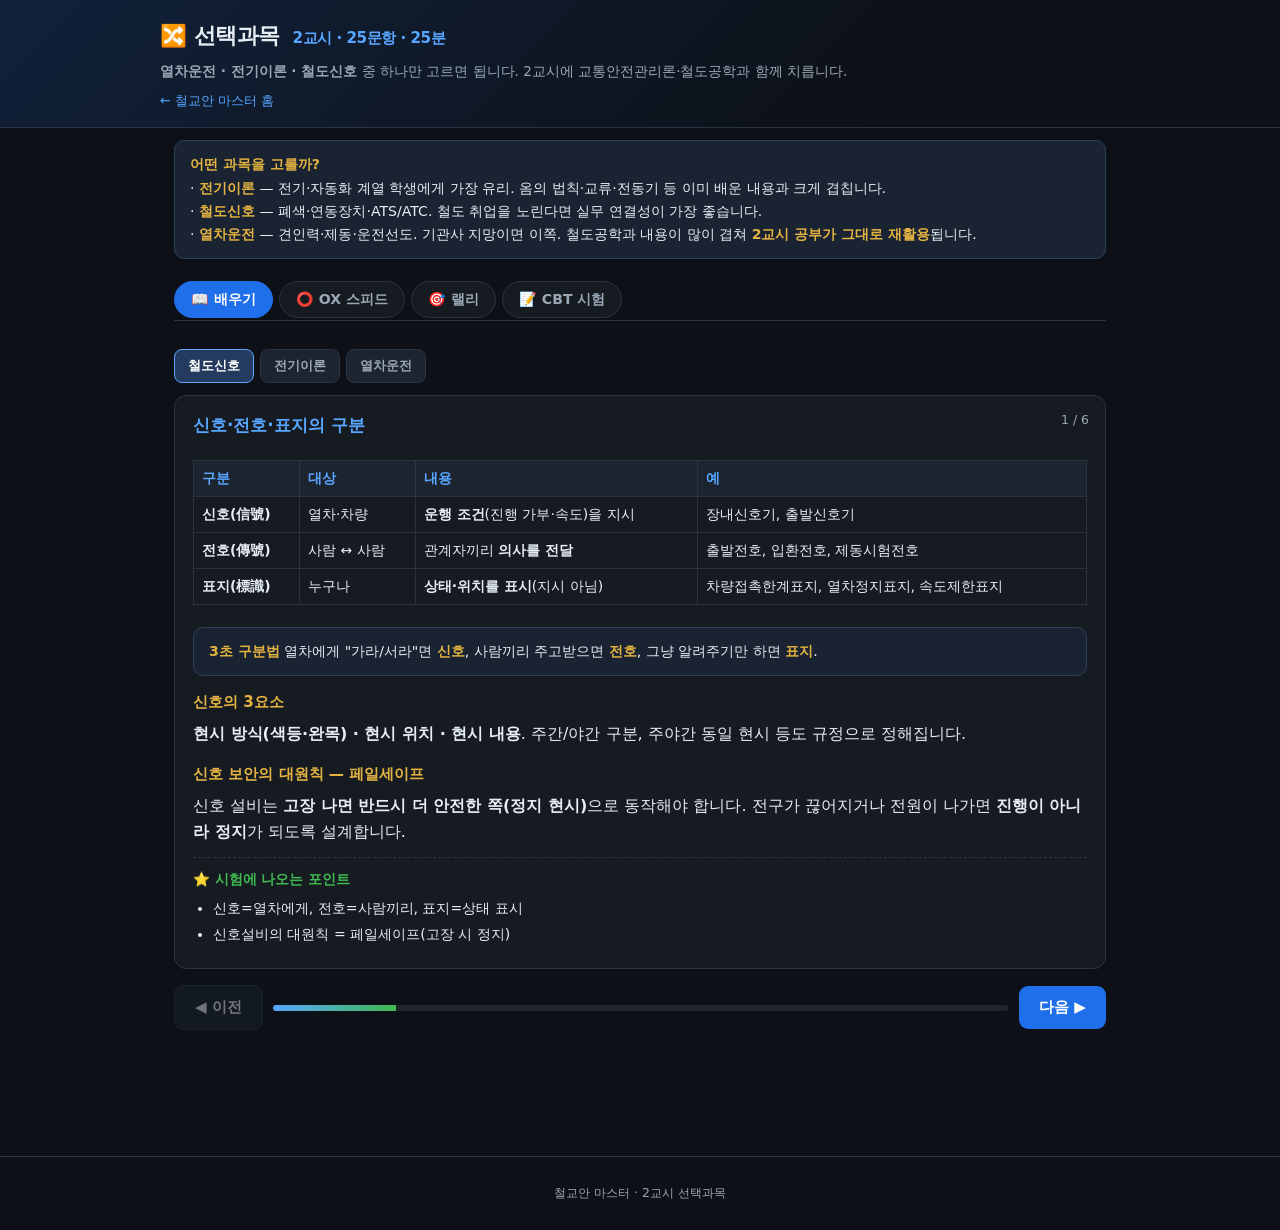
==== commit 32267938: "교재 대조 후 시험구조 정정 + 열차운전 운전규칙 추가 (299문항) 한국교통안전공단 2026년도 시험안내(「10일 완성」 제4판 수록)와 대조한 결과:  [정정] 1교시 출제비중" ====
--- a/elective.html
+++ b/elective.html
@@ -79,8 +79,8 @@
 <body>
 
 <header class="top"><div class="inner">
-  <h1>🔀 선택과목 <span class="sub">3교시 · 25문항 · 30분</span></h1>
-  <p><b>열차운전 · 전기이론 · 철도신호</b> 중 하나만 고르면 됩니다. 세 과목 모두 담았으니 맛보고 정하세요.</p>
+  <h1>🔀 선택과목 <span class="sub">2교시 · 25문항 · 25분</span></h1>
+  <p><b>열차운전 · 전기이론 · 철도신호</b> 중 하나만 고르면 됩니다. 2교시에 교통안전관리론·철도공학과 함께 치릅니다.</p>
   <a class="homelink" href="index.html">← 철교안 마스터 홈</a>
 </div></header>
 
@@ -131,7 +131,7 @@
 <section class="page" id="p-exam">
   <div id="exSetup"><div class="card">
     <h3>📝 선택과목 모의 CBT</h3>
-    <p>실제 3교시와 같이 <b>한 과목 25문항 / 30분</b>입니다. 응시할 과목을 고르세요.</p>
+    <p>실제 2교시에 포함되는 <b>한 과목 25문항 / 25분</b>입니다. 응시할 과목을 고르세요.</p>
     <p class="muted">내 최고점: <b id="bestScore">-</b></p>
     <div class="btnrow">
       <button class="btn go" data-sub="철도신호">철도신호 25문항</button>
@@ -145,7 +145,7 @@
 </section>
 </div>
 
-<footer class="ft">철교안 마스터 · 3교시 선택과목</footer>
+<footer class="ft">철교안 마스터 · 2교시 선택과목</footer>
 
 <script src="core.js"></script>
 <script>
@@ -400,6 +400,161 @@
 keys:['왼손=전동기, 오른손=발전기','변압기 V∝N, I∝1/N, 철손=동손에서 최대효율','Ns = 120f/P, 슬립 s = (Ns−N)/Ns','VVVF = 전압·주파수 가변, 회생제동 유리']},
 
 /* ═══════ 열차운전 ═══════ */
+{sec:'열차운전', title:'철도차량운전규칙 ① 총칙·열차 조성', body:`
+<div class="notice"><b>왜 규칙부터인가</b> 선택과목 "열차운전"은 <b>절반이 운전규칙</b>입니다(철도차량운전규칙 + 도시철도운전규칙). 운전이론 공식보다 <b>조문 숫자와 예외 개수</b>가 더 많이 나옵니다.</div>
+<h4>목적과 적용</h4>
+<p><code class="law">철도차량운전규칙 제1조</code> 「철도안전법」 <b>제39조</b>에 따라 <b>열차의 편성, 철도차량의 운전 및 신호방식</b> 등 안전운행에 필요한 사항을 정합니다.</p>
+<h4>제2조 정의 — 자주 나오는 것</h4>
+<ul>
+<li><b>정거장</b>: 여객 승강, 화물 적하, <b>열차의 조성</b>, 열차의 <b>교행 또는 대피</b>를 목적으로 사용되는 장소</li>
+<li><b>본선</b>: 열차의 운전에 <b>상용</b>하는 선로 / <b>측선</b>: 본선이 아닌 선로</li>
+<li><b>차량</b>: 열차의 구성부분이 되는 <b>1량</b>의 철도차량</li>
+<li><b>완급차</b>: 관통제동기용 제동통·압력계·차장변·<b>수제동기</b>를 갖추고 <b>열차승무원이 집무할 수 있는 차실</b>이 설비된 객차 또는 화차</li>
+<li><b>진행지시신호</b>: 진행·감속·주의·경계·유도신호 및 차내신호(<b>정지신호 제외</b>) 등 진행을 지시하는 신호</li>
+<li><b>폐색</b>: 일정 구간에 <b>동시에 2 이상의 열차를 운전시키지 아니하기 위하여</b> 그 구간을 하나의 열차에만 점용시키는 것</li>
+<li><b>구내운전</b>: 정거장 내 또는 차량기지 내에서 <b>입환신호</b>에 의하여 운전하는 것</li>
+<li><b>입환</b>: 사람의 힘이나 동력차로 차량을 <b>이동·연결 또는 분리</b>하는 작업</li>
+<li><b>조차장</b>: 차량의 입환 또는 열차의 조성을 위하여 사용되는 장소</li>
+<li><b>신호소</b>: 상치신호기 등 <b>열차제어시스템을 조작·취급</b>하기 위하여 설치한 장소</li>
+<li><b>무인운전</b>: 사람이 열차 안에서 직접 운전하지 않고 <b>관제실의 원격조종</b>에 따라 자동으로 운행되는 방식</li>
+<li><b>운전취급담당자</b>: 철도 <b>신호기·선로전환기 또는 조작판</b>을 취급하는 사람</li>
+</ul>
+<h4>열차의 조성 (제10조~제17조)</h4>
+<ul>
+<li><b>최대연결차량수</b>(제10조): <b>동력차의 견인력</b>, 차량의 성능·차체 등 구조와 <b>연결장치의 강도</b>, 운행선로의 시설현황에 따라 정함</li>
+<li><b>동력차의 연결위치</b>(제11조): <b>열차의 맨 앞</b>에 연결(예외 있음)</li>
+<li><b>여객열차의 연결제한</b>(제12조)
+ <ul>
+ <li>여객열차에는 <b>화차를 연결할 수 없다</b>(회송 등 특별한 사유는 예외)</li>
+ <li>연결하는 경우에도 <b>객차의 중간에 연결해서는 안 됨</b></li>
+ <li>연결할 수 없는 차량 3가지: <b>파손차량 / 동력을 사용하지 않는 기관차 / 2량 이상에 무게를 부담시킨 화물을 적재한 화차</b></li>
+ </ul></li>
+<li><b>제동장치</b>(제14조): <b>2량 이상</b>으로 조성하는 열차에는 <b>모든 차량에 연동</b>하고 <b>분리 시 자동으로 정차</b>시킬 수 있는 제동장치를 갖출 것</li>
+<li><b>제동장치의 시험</b>(제17조): 열차를 조성하거나 조성을 변경한 경우 <b>운행 전에</b> 시험</li>
+</ul>`,
+keys:['근거는 철도안전법 제39조','완급차 = 수제동기 + 승무원 차실','폐색 정의 = 2 이상 열차를 운전시키지 않기 위해','여객열차에 연결 못 하는 차량 3가지','2량 이상 열차는 연동+분리 시 자동정차 제동장치']},
+
+{sec:'열차운전', title:'철도차량운전규칙 ② 운전', body:`
+<h4>운전위치와 운전방향</h4>
+<ul>
+<li><b>운전위치</b>(제13조): 열차는 <b>운전방향 맨 앞 차량의 운전실</b>에서 운전. 예외 8가지 — 철도종사자가 맨 앞에서 <b>전호</b>하는 경우 / 선로·전차선로 또는 차량에 <b>고장</b>이 있는 경우 / <b>공사·구원·제설열차</b> / 정거장과 그 외 본선 도중 분기 측선 사이 / 시험운전 / 사전에 정한 특정 구간 / <b>무인운전</b> / 그 밖에 안전에 지장이 없는 경우</li>
+<li><b>운전방향 지정</b>(제20조): 상·하행선으로 구분되는 선로는 운행방향을 미리 지정. 반대선로 운행 예외에는 상호 협의, 정거장 내, 공사·구원·제설열차, <b>입환운전</b>, 시험운전, <b>퇴행운전</b>, <b>양방향 신호설비 구간</b>, 사고 수습·보수공사 등</li>
+<li><b>정거장외 본선 운전</b>(제21조): 차량은 <b>열차로 하지 아니하면</b> 정거장 밖 본선을 운전할 수 없음(입환은 예외)</li>
+<li><b>정거장외 정차금지</b>(제22조)</li>
+<li><b>퇴행 운전</b>(제26조): 원칙 금지, 예외적으로 시행하며 <b>속도제한 대상</b></li>
+</ul>
+<h4>속도 (제34조·제35조)</h4>
+<p>철도운영자등은 <b>선로의 굴곡 정도 및 선로전환기의 종류·구조</b>, <b>전차선 가설방법별 제한속도</b>를 고려하여 <b>노선별·차량 종류별 최고속도</b>를 정합니다.</p>
+<p><b>따로 운전제한속도를 정해야 하는 경우 10가지</b>(제35조)</p>
+<ol>
+<li>서행신호 현시구간</li>
+<li><b>추진운전</b>(총괄제어법으로 맨 앞에서 제어하는 경우 제외)</li>
+<li><b>퇴행운전</b></li>
+<li><b>쇄정되지 않은 선로전환기를 대향으로</b> 운전</li>
+<li><b>입환운전</b></li>
+<li><b>전령법</b>에 의한 운전</li>
+<li><b>수신호</b> 현시구간</li>
+<li><b>지령운전</b></li>
+<li>무인운전 구간에서 운전업무종사자가 탑승해 운전</li>
+<li>그 밖에 철도안전상 필요한 경우</li>
+</ol>
+<h4>사고·재난 관련</h4>
+<ul>
+<li><b>동시 진출·입 금지</b>(제28조): 2 이상 열차가 서로 진로에 지장을 줄 염려가 있으면 동시 진입·진출 불가</li>
+<li><b>긴급정지</b>(제29조): 지체 없이 정지신호 표시 등 필요한 조치</li>
+<li><b>구원열차 요구 후 이동금지</b>(제31조): 구원을 요구한 열차는 <b>움직여서는 안 됨</b></li>
+<li><b>재난방지</b>(제27조): 폭풍우·폭설·홍수·지진·해일 등에는 <b>운전 일시중지 또는 속도제한</b></li>
+<li><b>무인운전 시 준수사항</b>(제32조의2)</li>
+</ul>`,
+keys:['운전위치 = 맨 앞 차량 운전실(예외 8)','속도제한 10가지 — 추진·퇴행·입환·전령법·수신호·지령·미쇄정 대향','구원열차 요구 후 이동 금지','정거장외 본선은 열차로만 운전']},
+
+{sec:'열차운전', title:'철도차량운전규칙 ③ 폐색·열차제어·신호', body:`
+<h4>열차 간 안전 확보 (제46조) — 3가지 방법</h4>
+<div class="quote">① <b>폐색</b>에 의한 방법 ② <b>열차제어장치</b>에 의한 방법 ③ <b>시계운전</b>에 의한 방법</div>
+<p>단선구간에서 폐색을 한 경우 <b>상대역 열차가 동시에 진입</b>하게 해서는 안 됩니다.</p>
+<h4>폐색방식의 구분 (제50조) — 시험 최빈출</h4>
+<div class="scrollx"><table class="t">
+<tr><th>구분</th><th>방식</th></tr>
+<tr><td><b>상용</b>폐색방식</td><td><b>자동폐색식 · 연동폐색식 · 차내신호폐색식 · 통표폐색식</b> (4가지)</td></tr>
+<tr><td><b>대용</b>폐색방식</td><td><b>통신식 · 지도통신식 · 지도식 · 지령식</b> (4가지)</td></tr>
+</table></div>
+<ul>
+<li><b>지도식</b>(제63조): 사고 수습·보수공사 등으로 <b>1폐색구간</b>으로 하여 운전하는 경우로서 <b>후속열차를 운전할 필요가 없을 때</b>에 한하여 시행</li>
+<li><b>지도표·지도권</b>: 지도통신식에서 사용. 휴대하지 않으면 그 구간 운전 불가</li>
+</ul>
+<h4>열차제어장치 (제65조·제66조)</h4>
+<div class="quote">법령상 열차제어장치는 <b>3가지</b>: <b>ATS</b>(열차자동정지장치) · <b>ATC</b>(열차자동제어장치) · <b>ATP</b>(열차자동방호장치)</div>
+<p class="muted">※ <b>ATO는 열차제어장치의 종류에 들어가지 않습니다</b>(운전을 자동화하는 장치). 보기에 ATO를 끼워 넣는 함정이 나옵니다.</p>
+<h4>시계운전 (제70조~제73조)</h4>
+<ul>
+<li>신호기·통신장치 <b>고장</b> 등으로 상용·대용폐색을 쓸 수 없을 때만 시행</li>
+<li>운전속도는 <b>전방 가시거리 범위 내에서 정지시킬 수 있는 속도 이하</b></li>
+<li>방법: <b>격시법 · 지도격시법 · 전령법</b></li>
+</ul>
+<h4>전령법 (제74조·제75조)</h4>
+<ul>
+<li>열차 또는 차량이 <b>정차되어 있는 폐색구간에 다른 열차를 진입</b>시킬 때 시행</li>
+<li>양끝 정거장·신호소의 <b>운전취급담당자가 협의</b>하여 시행(지도식 구간, 전화불통은 예외)</li>
+<li><b>전령자는 1폐색구간에 1인</b>, 전령자가 <b>동승하지 않으면 운전할 수 없음</b></li>
+</ul>
+<h4>철도신호 (제76조~제87조)</h4>
+<ul>
+<li><b>철도신호 = 신호 · 전호 · 표지</b></li>
+<li><b>주간/야간</b>: 일출 후~일몰 전은 주간 방식, 일몰 후~일출 전은 야간 방식. 주간이라도 확인 곤란하면 야간 방식. <b>지하구간·터널 안은 야간 방식</b></li>
+<li><b>신호의 겸용금지</b>(제80조): 하나의 신호는 하나의 선로에서 하나의 목적으로. <b>진로표시기 부설 신호기는 예외</b></li>
+<li><b>상치신호기의 종류</b>(제82조): <b>주신호기 · 종속신호기 · 신호부속기 · 차내신호</b></li>
+<li><b>차내신호 4종</b>(제83조): <b>정지신호 / 15신호(15km/h 이하) / 야드신호(25km/h 이하, 입환차량) / 진행신호</b></li>
+</ul>
+<h4>신호현시의 기본원칙 (제85조) — 단골</h4>
+<div class="scrollx"><table class="t">
+<tr><th>신호기</th><th>기본 현시</th></tr>
+<tr><td>장내 · 출발 · 폐색(자동 제외) · 엄호 · 입환신호기</td><td><b>정지신호</b></td></tr>
+<tr><td><b>유도신호기</b></td><td><b>신호를 현시하지 아니한다</b></td></tr>
+<tr><td><b>원방신호기</b></td><td><b>주의신호</b></td></tr>
+<tr><td>자동폐색신호기 · 반자동폐색신호기</td><td><b>진행을 지시하는 신호</b> (단, <b>단선구간은 정지신호</b>)</td></tr>
+<tr><td>차내신호</td><td><b>진행신호</b></td></tr>
+</table></div>`,
+keys:['열차 간 안전확보 3방법: 폐색·열차제어장치·시계운전','상용 4 / 대용 4 (지령식은 대용)','열차제어장치는 ATS·ATC·ATP 3종 — ATO 아님','전령자는 1폐색구간 1인','기본현시: 유도=현시 안 함, 원방=주의, 자동폐색=진행(단선은 정지)']},
+
+{sec:'열차운전', title:'도시철도운전규칙', body:`
+<div class="notice">도시철도운전규칙은 철도차량운전규칙과 <b>비슷하지만 숫자와 폐색방식이 다릅니다</b>. 둘을 섞어 내는 문제가 많으니 <b>차이점</b>만 확실히 잡으세요.</div>
+<h4>보전·검사 관련 숫자 (최빈출)</h4>
+<div class="scrollx"><table class="t">
+<tr><th>내용</th><th>기준</th></tr>
+<tr><td>신설·이설·개조 후 <b>시험운전</b>(제9조)</td><td><span class="num">60일 이상</span><br><span class="muted">기존 구간 확장·이설·개조는 안전진단을 거쳐 단축 가능</span></td></tr>
+<tr><td><b>전차선로 순회점검</b>(제14조)</td><td><span class="num">매일 1회 이상</span></td></tr>
+<tr><td>열차의 <b>비상제동거리</b>(제29조)</td><td><span class="num">600m 이하</span></td></tr>
+</table></div>
+<h4>정의 (제3조)에서 다른 점</h4>
+<ul>
+<li><b>운전사고</b>: 열차등의 운전으로 <b>사상자가 발생</b>하거나 <b>도시철도시설이 파손</b>된 것</li>
+<li><b>운전장애</b>: 열차등의 운전으로 <b>차질이 발생</b>한 것 중 <b>운전사고에 해당하지 않는</b> 것</li>
+<li><b>노면전차</b>: 도로면의 궤도를 이용하여 운행되는 열차</li>
+<li><b>시계운전</b>: <b>사람의 눈으로 신호를 확인</b>하여 운전하는 것</li>
+</ul>
+<h4>운전</h4>
+<ul>
+<li><b>운전위치</b>(제33조): <b>맨 앞의 차량</b>에서 운전. 예외는 <b>추진운전·퇴행운전·무인운전</b></li>
+<li><b>폐색구간</b>(제37조): 1구간 1열차. 예외 4가지 — 고장난 열차가 있는 구간에 <b>구원열차</b> 운전 / 선로 불통 구간에 <b>공사열차</b> 운전 / 다른 열차의 차선 바꾸기와 동시에 다른 열차를 운전 / <b>하나의 열차를 분할하여</b> 운전</li>
+<li><b>추진운전·퇴행운전 금지</b>(제38조): 예외 6가지 — 선로·전차선로 장애 / 구원열차·공사열차 운전 / 차량 결합·해체·차선 바꾸기 / <b>구내운전</b> / 시설·차량 시험 / 그 밖에 특별한 사유. 이때 <b>주변 여객·종사자 안전 확인 대책</b> 필요</li>
+<li><b>동시 출발·도착 금지</b>(제39조), <b>정거장 외 승·하차 금지</b>(제40조)</li>
+<li><b>속도제한</b>(제49조) 9가지 — 서행신호 / 추진·퇴행운전 / 결합·해체·차선 바꾸기 / <b>쇄정되지 않은 선로전환기를 대향으로</b> 운전 / 무인운전 구간에서 운전 / 자동폐색신호의 <b>정지신호가 있는 지점</b> 통과 / <b>차내신호의 "0" 신호</b>가 있은 후 진행 / 감속·주의·경계 신호 지점 통과 / 그 밖에 필요한 경우</li>
+</ul>
+<h4>폐색 — 철도차량운전규칙과 결정적으로 다름</h4>
+<div class="scrollx"><table class="t">
+<tr><th></th><th>철도차량운전규칙</th><th>도시철도운전규칙</th></tr>
+<tr><td>상용폐색</td><td>자동 · 연동 · 차내신호 · 통표 <b>(4)</b></td><td><b>자동폐색식 · 차내신호폐색식 (2)</b></td></tr>
+<tr><td>대용폐색</td><td>통신 · 지도통신 · 지도 · 지령 <b>(4)</b></td><td><b>복선</b>: 지령식 또는 통신식<br><b>단선</b>: 지도통신식</td></tr>
+</table></div>
+<p><b>전령법</b>(제58조·제59조): 열차가 있는 폐색구간에 다른 열차를 진입시킬 때. <b>전령자는 1명</b>, 전령자가 탑승해야 운전 가능(관제사가 취급하는 경우는 예외). 전령법 시행 시 <b>이미 있는 열차는 그 위치를 이동할 수 없음</b>.</p>
+<h4>신호</h4>
+<ul>
+<li><b>신호의 종류</b>(제60조): <b>신호 · 전호 · 표지</b> (철도차량운전규칙과 동일)</li>
+<li><b>상설신호기</b>(제65조): <b>주신호기 · 종속신호기 · 신호부속기</b> — <span class="muted">"상<b>치</b>신호기"가 아니라 "상<b>설</b>신호기"라고 부르는 것도 차이</span></li>
+<li><b>임시신호기 3종</b>(제68조): <b>서행신호기 · 서행예고신호기 · 서행해제신호기</b></li>
+</ul>`,
+keys:['시험운전 60일 / 전차선로 매일 1회 / 비상제동거리 600m','도시철도 상용폐색은 자동·차내신호 2가지뿐','대용폐색: 복선=지령식·통신식, 단선=지도통신식','도시철도는 "상설신호기", 일반철도는 "상치신호기"','운전사고 vs 운전장애 구분']},
+
 {sec:'열차운전', title:'열차와 운전의 기본 용어', body:`
 <h4>기본 용어</h4>
 <ul>
@@ -531,7 +686,30 @@
 {q:'회생제동은 제동 시 발생한 전력을 전차선으로 되돌린다.',a:true,why:'발전제동은 저항기에서 열로 버립니다.'},
 {q:'실제동거리는 속도에 정비례한다.',a:false,why:'실제동거리는 대략 <b>속도의 제곱</b>에 비례합니다. 속도에 비례하는 것은 공주거리입니다.'},
 {q:'운전선도는 역행·타행·제동의 세 구간으로 구성된다.',a:true,why:'타행 구간을 늘리는 것이 에너지 절약의 핵심입니다.'},
-{q:'표정속도를 높이려면 정차역을 줄이거나 가감속 성능을 높여야 한다.',a:true,why:'표정속도는 정차시간을 포함하기 때문입니다.'}
+{q:'표정속도를 높이려면 정차역을 줄이거나 가감속 성능을 높여야 한다.',a:true,why:'표정속도는 정차시간을 포함하기 때문입니다.'},
+{q:'철도차량운전규칙은 철도안전법 제39조에 근거하여 정한 국토교통부령이다.',a:true,why:'열차의 편성, 철도차량의 운전 및 신호방식 등을 정합니다.'},
+{q:'여객열차에는 어떠한 경우에도 화차를 연결할 수 없다.',a:false,why:'원칙은 금지지만 <b>회송</b>이나 그 밖의 특별한 사유가 있으면 연결할 수 있습니다(제12조).'},
+{q:'여객열차에 화차를 연결하는 경우 객차의 중간에 연결하여야 한다.',a:false,why:'객차의 <b>중간에 연결해서는 안 됩니다</b>.'},
+{q:'2량 이상으로 조성하는 열차에는 차량이 분리되었을 때 자동으로 정차시킬 수 있는 제동장치를 갖추어야 한다.',a:true,why:'제14조. 모든 차량에 연동하여 작용해야 합니다.'},
+{q:'전령법을 시행하는 구간의 전령자는 1폐색구간에 2인을 선정한다.',a:false,why:'<b>1폐색구간에 1인</b>입니다(제75조).'},
+{q:'전령자가 동승하지 않아도 전령법 시행구간을 운전할 수 있다.',a:false,why:'전령자가 동승하지 않으면 운전할 수 없습니다.'},
+{q:'철도차량운전규칙상 상용폐색방식은 자동폐색식·연동폐색식·차내신호폐색식·통표폐색식 4가지이다.',a:true,why:'대용폐색방식은 통신식·지도통신식·지도식·지령식 4가지입니다(제50조).'},
+{q:'지령식은 상용폐색방식에 해당한다.',a:false,why:'지령식은 <b>대용</b>폐색방식입니다.'},
+{q:'철도차량운전규칙상 열차제어장치의 종류에는 ATS, ATC, ATP, ATO 4가지가 있다.',a:false,why:'제66조는 <b>ATS·ATC·ATP 3가지</b>만 규정합니다. ATO는 열차제어장치의 종류가 아닙니다.'},
+{q:'시계운전을 하는 경우 전방 가시거리 범위 내에서 열차를 정지시킬 수 있는 속도 이하로 운전해야 한다.',a:true,why:'제70조제2항.'},
+{q:'구원열차를 요구한 열차는 신속히 가까운 정거장으로 이동해야 한다.',a:false,why:'구원열차를 요구한 후에는 <b>이동할 수 없습니다</b>(제31조).'},
+{q:'상치신호기 중 원방신호기의 기본 현시는 정지신호이다.',a:false,why:'원방신호기의 기본은 <b>주의신호</b>입니다(제85조).'},
+{q:'유도신호기는 별도의 작동이 없는 상태에서 신호를 현시하지 아니한다.',a:true,why:'제85조제1항제5호.'},
+{q:'자동폐색신호기는 기본적으로 진행을 지시하는 신호를 현시하지만 단선구간에서는 정지신호를 기본으로 한다.',a:true,why:'제85조제2항.'},
+{q:'차내신호의 야드신호는 시속 15km 이하로 운전하게 하는 신호이다.',a:false,why:'야드신호는 <b>25km/h 이하</b>, 15신호가 <b>15km/h 이하</b>입니다(제83조).'},
+{q:'지하구간 및 터널 안의 신호는 주간 방식에 의한다.',a:false,why:'<b>야간 방식</b>에 의합니다(제78조).'},
+{q:'도시철도운전규칙상 열차의 비상제동거리는 600미터 이하로 하여야 한다.',a:true,why:'제29조.'},
+{q:'도시철도에서 선로를 신설한 경우 정상운전 전에 30일 이상 시험운전을 하여야 한다.',a:false,why:'<b>60일 이상</b>입니다(제9조).'},
+{q:'도시철도의 전차선로는 매일 한 번 이상 순회점검을 하여야 한다.',a:true,why:'제14조.'},
+{q:'도시철도운전규칙상 상용폐색방식은 자동폐색식 또는 차내신호폐색식이다.',a:true,why:'제52조. 철도차량운전규칙의 4가지와 다릅니다.'},
+{q:'도시철도에서 단선운전을 하는 경우의 대용폐색방식은 지령식이다.',a:false,why:'단선운전은 <b>지도통신식</b>, 복선운전이 지령식 또는 통신식입니다(제55조).'},
+{q:'도시철도운전규칙에서는 상치신호기라는 용어를 사용한다.',a:false,why:'도시철도운전규칙은 <b>상설신호기</b>라고 합니다(제65조).'},
+{q:'도시철도의 임시신호기는 서행신호기·서행예고신호기·서행해제신호기 3종이다.',a:true,why:'제68조.'}
 ],
 
 quiz:[
@@ -615,7 +793,36 @@
 {tag:'열차운전',q:'차량정비기지에서 출발하기 전 운전업무종사자가 확인해야 할 기능이 아닌 것은?',c:['운전제어와 관련된 장치의 기능','제동장치의 기능','운전 시 사용하는 각종 계기판의 기능','객실 냉난방 요금 정산 기능'],a:3,why:'시행규칙 제76조의4제1항.'},
 {tag:'열차운전',q:'사고 등으로 통신이 모두 두절되었을 때 시간 간격만으로 운전하는 최후의 방법은?',c:['격시법','지령식','통표폐색식','자동폐색식'],a:0,why:'보안도가 가장 낮아 극저속으로만 운전합니다.'},
 {tag:'열차운전',q:'동력분산식 열차가 동력집중식보다 유리한 점은?',c:['객실 소음이 항상 더 적다','가감속 성능이 우수하고 축중이 분산된다','편성 길이를 자유롭게 늘릴 수 있다','기관차 1량만 정비하면 된다'],a:1,why:'표정속도 향상에 유리해 최근 주력이 되고 있습니다.'},
-{tag:'열차운전',q:'교직 절연구간(사구간)을 통과하는 올바른 방법은?',c:['최대 역행으로 통과','타행(무동력)으로 통과','비상제동을 체결하고 통과','정차 후 재기동'],a:1,why:'전원이 끊기는 구간이므로 관성으로 통과합니다.'}
+{tag:'열차운전',q:'교직 절연구간(사구간)을 통과하는 올바른 방법은?',c:['최대 역행으로 통과','타행(무동력)으로 통과','비상제동을 체결하고 통과','정차 후 재기동'],a:1,why:'전원이 끊기는 구간이므로 관성으로 통과합니다.'},
+
+{tag:'열차운전',q:'철도차량운전규칙의 근거 법률과 조문으로 옳은 것은?',c:['철도사업법 제21조','철도안전법 제39조','철도산업발전기본법 제3조','교통안전법 제53조'],a:1,why:'제1조 — 열차의 편성, 철도차량의 운전 및 신호방식 등을 정합니다.'},
+{tag:'열차운전',q:'철도차량운전규칙상 "완급차"의 요건에 해당하지 않는 것은?',c:['관통제동기용 제동통과 압력계','차장변','수제동기','자동열차정지장치(ATS)'],a:3,why:'제2조제8호 — 제동통·압력계·차장변·수제동기를 갖추고 열차승무원이 집무할 차실이 설비된 객차 또는 화차입니다.'},
+{tag:'열차운전',q:'여객열차에 연결할 수 없는 차량이 아닌 것은?',c:['파손차량','동력을 사용하지 아니하는 기관차','2량 이상에 무게를 부담시킨 화물을 적재한 화차','완급차'],a:3,why:'제12조제3항의 3가지에 완급차는 없습니다. 오히려 제16조는 완급차 연결을 규정합니다.'},
+{tag:'열차운전',q:'열차의 최대연결차량수를 정할 때 고려하지 않는 것은?',c:['동력차의 견인력','연결장치의 강도','운행선로의 시설현황','여객의 예상 승차인원'],a:3,why:'제10조 — 견인력, 차량의 성능·구조, 연결장치의 강도, 선로 시설현황입니다.'},
+{tag:'열차운전',q:'열차를 운전방향 맨 앞 차량의 운전실 외에서 운전할 수 있는 경우가 아닌 것은?',c:['공사열차·구원열차 또는 제설열차를 운전하는 경우','무인운전을 하는 경우','철도차량을 시험하기 위하여 운전하는 경우','정기 여객열차를 정시 운행하는 경우'],a:3,why:'제13조제2항의 예외 8가지에 정상적인 정기 여객열차 운행은 없습니다.'},
+{tag:'열차운전',q:'철도차량운전규칙상 운전제한속도를 따로 정하여 시행해야 하는 경우가 아닌 것은?',c:['쇄정되지 않은 선로전환기를 대향으로 운전하는 경우','전령법에 의하여 열차를 운전하는 경우','수신호 현시구간을 운전하는 경우','정거장에 정시로 진입하는 경우'],a:3,why:'제35조의 10가지 — 서행신호, 추진운전, 퇴행운전, 미쇄정 선로전환기 대향, 입환운전, 전령법, 수신호, 지령운전, 무인운전 구간 탑승운전 등입니다.'},
+{tag:'열차운전',q:'열차 간의 안전을 확보하는 방법으로 철도차량운전규칙이 규정한 것이 아닌 것은?',c:['폐색에 의한 방법','열차제어장치에 의한 방법','시계운전에 의한 방법','무선통신에 의한 육성 통보 방법'],a:3,why:'제46조제1항의 3가지입니다.'},
+{tag:'열차운전',q:'철도차량운전규칙상 대용폐색방식에 해당하는 것은?',c:['자동폐색식','연동폐색식','지령식','통표폐색식'],a:2,why:'제50조 — 대용은 통신식·지도통신식·지도식·지령식이고, 나머지 셋은 상용입니다.'},
+{tag:'열차운전',q:'후속열차를 운전할 필요가 없을 때에 한하여 시행하는 대용폐색방식은?',c:['지도식','통신식','지도통신식','지령식'],a:0,why:'제63조 — 사고 수습이나 선로보수공사 등으로 1폐색구간으로 하여 운전할 때입니다.'},
+{tag:'열차운전',q:'철도차량운전규칙이 정한 열차제어장치의 종류로 옳은 것은?',c:['ATS, ATC, ATO','ATS, ATC, ATP','ATC, ATO, CBTC','ATS, ATP, TWC'],a:1,why:'제66조 — 열차자동정지장치·열차자동제어장치·열차자동방호장치 3가지. <b>ATO는 포함되지 않습니다.</b>'},
+{tag:'열차운전',q:'시계운전에 의한 열차운전 방법에 해당하지 않는 것은?',c:['격시법','지도격시법','전령법','통표폐색식'],a:3,why:'통표폐색식은 상용폐색방식입니다(제72조).'},
+{tag:'열차운전',q:'전령법을 시행하는 경우에 대한 설명으로 옳은 것은?',c:['전령자는 1폐색구간에 3인을 선정한다','열차가 정차되어 있는 폐색구간에 다른 열차를 진입시킬 때 시행한다','전령자 없이도 운전할 수 있다','상용폐색방식의 하나이다'],a:1,why:'제74조·제75조 — 전령자는 1폐색구간 1인이며 동승해야 운전할 수 있습니다.'},
+{tag:'열차운전',q:'철도신호의 구성으로 옳은 것은?',c:['신호 · 전호 · 표지','신호 · 표시 · 경보','신호기 · 선로전환기 · 궤도회로','주신호기 · 종속신호기 · 신호부속기'],a:0,why:'제76조.'},
+{tag:'열차운전',q:'상치신호기의 종류에 해당하지 않는 것은?',c:['주신호기','종속신호기','신호부속기','임시신호기'],a:3,why:'제82조 — 주신호기·종속신호기·신호부속기·차내신호입니다. 임시신호기는 별개입니다.'},
+{tag:'열차운전',q:'차내신호 중 "야드신호"의 제한속도는?',c:['시속 15km 이하','시속 25km 이하','시속 45km 이하','제한 없음'],a:1,why:'제83조 — 입환차량에 대한 신호입니다. 15신호가 15km/h 이하입니다.'},
+{tag:'열차운전',q:'별도의 작동이 없는 상태에서 원방신호기의 기본 현시는?',c:['정지신호','주의신호','진행신호','현시하지 아니한다'],a:1,why:'제85조제1항제7호. 유도신호기가 "현시하지 아니한다"입니다.'},
+{tag:'열차운전',q:'별도의 작동이 없는 상태에서 기본적으로 신호를 현시하지 않는 신호기는?',c:['장내신호기','유도신호기','엄호신호기','입환신호기'],a:1,why:'제85조제1항제5호.'},
+{tag:'열차운전',q:'하나의 신호를 두 가지 목적으로 겸용할 수 있는 예외는?',c:['진로표시기를 부설한 신호기','원방신호기','중계신호기','입환신호기'],a:0,why:'제80조 단서.'},
+
+{tag:'열차운전',q:'도시철도운전규칙상 선로를 신설·이설 또는 개조한 경우 정상운전 전 시험운전 기간은?',c:['30일 이상','60일 이상','90일 이상','180일 이상'],a:1,why:'제9조 — 기존 구간을 확장·이설·개조한 경우에는 안전진단을 거쳐 단축할 수 있습니다.'},
+{tag:'열차운전',q:'도시철도의 전차선로 순회점검 주기는?',c:['매일 한 번 이상','주 1회 이상','월 1회 이상','분기 1회 이상'],a:0,why:'제14조.'},
+{tag:'열차운전',q:'도시철도운전규칙이 정한 열차의 비상제동거리 기준은?',c:['300미터 이하','450미터 이하','600미터 이하','1,000미터 이하'],a:2,why:'제29조.'},
+{tag:'열차운전',q:'도시철도운전규칙상 상용폐색방식으로 옳은 것은?',c:['자동폐색식 또는 차내신호폐색식','자동폐색식·연동폐색식·통표폐색식','지령식 또는 통신식','지도통신식'],a:0,why:'제52조 — 철도차량운전규칙의 상용 4가지와 다르니 반드시 구분하세요.'},
+{tag:'열차운전',q:'도시철도에서 단선운전을 하는 경우의 대용폐색방식은?',c:['지령식','통신식','지도통신식','지도식'],a:2,why:'제55조 — 복선운전은 지령식 또는 통신식입니다.'},
+{tag:'열차운전',q:'도시철도운전규칙상 상설신호기의 종류로 옳은 것은?',c:['주신호기·종속신호기·신호부속기','주신호기·종속신호기·차내신호','장내·출발·폐색신호기','서행·서행예고·서행해제신호기'],a:0,why:'제65조. ④는 임시신호기(제68조)입니다.'},
+{tag:'열차운전',q:'도시철도운전규칙상 "운전장애"의 정의로 옳은 것은?',c:['사상자가 발생하거나 시설이 파손된 것','운전으로 차질이 발생한 것 중 운전사고에 해당하지 않는 것','신호기가 고장난 것','열차가 20분 이상 지연된 것'],a:1,why:'제3조 — ①은 운전사고의 정의입니다.'},
+{tag:'열차운전',q:'도시철도에서 추진운전이나 퇴행운전을 할 수 있는 경우가 아닌 것은?',c:['선로나 열차에 고장이 발생한 경우','구원열차나 공사열차를 운전하는 경우','구내운전을 하는 경우','정시 운행을 위해 지연을 회복하려는 경우'],a:3,why:'제38조의 예외 6가지에 지연 회복은 없습니다.'},
+{tag:'열차운전',q:'도시철도에서 하나의 폐색구간에 2개 이상의 열차를 동시에 운전할 수 있는 경우가 아닌 것은?',c:['고장난 열차가 있는 구간에서 구원열차를 운전하는 경우','선로 불통 구간에서 공사열차를 운전하는 경우','하나의 열차를 분할하여 운전하는 경우','열차의 정시 운행을 위하여 간격을 좁히는 경우'],a:3,why:'제37조제2항의 예외 4가지에 해당하지 않습니다.'}
 ]
 };
 CG.boot();
@@ -628,5 +835,8 @@
 });
 document.getElementById('exMix').onclick=function(){ CG.examStart(25,0); };
 </script>
+<!-- 공용 기록 초기화 (교실 공용 PC용) -->
+<script src="https://hongyul67-cpu.github.io/links/reset.js"></script>
+<script src="https://hongyul67-cpu.github.io/links/backbar.js"></script>
 </body>
 </html>
